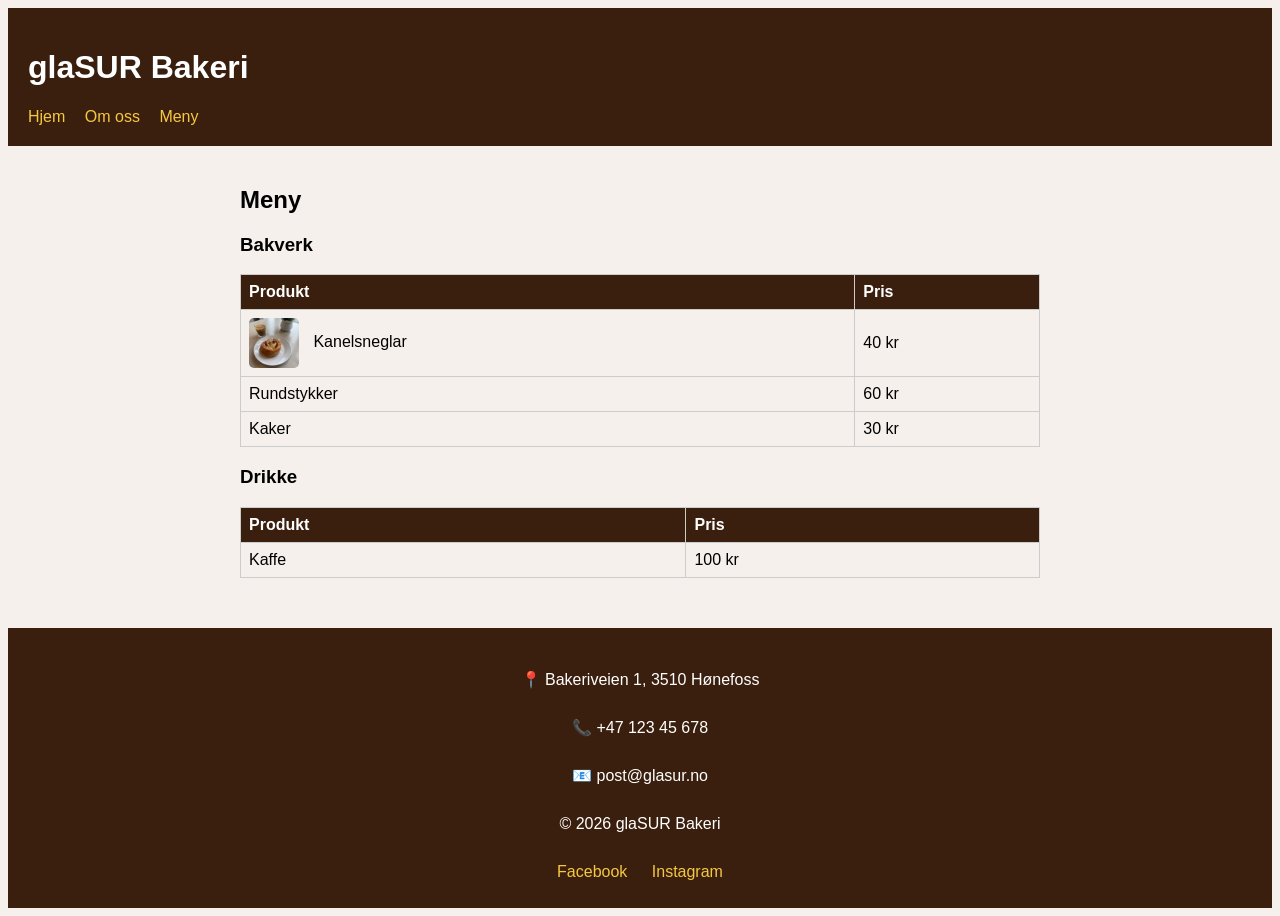
==== Meny.html @ a9d49e84 "Legg til viewport meta-tag for riktig mobilvisning, juster mobil-tekststørrelser" ====
<!DOCTYPE html>
<html>
<head>
    <link rel="stylesheet" href="CSS/style.css">
    <meta charset="UTF-8">
    <meta name="viewport" content="width=device-width, initial-scale=1.0">
    <title>Om oss</title>
</head>
<body>
  <header>
    <h1>glaSUR Bakeri</h1>
    <nav>
      <a href="index.html">Hjem</a>
      <a href="omoss.html">Om oss</a>
      <a href="Meny.html">Meny</a>
    </nav>
  </header>

  <main>
  <section>
    <h2>Meny</h2>

    <h3>Bakverk</h3>
    <table>
      <tr>
        <th>Produkt</th>
        <th>Pris</th>
      </tr>
      <tr>
  <td><img src="Bilder/kanelsnegle.jpg" class="meny-bilde"> Kanelsneglar</td>
  <td>40 kr</td>
</tr>
      <tr>
        <td>Rundstykker</td>
        <td>60 kr</td>
      </tr>
      <tr>
        <td>Kaker</td>
        <td>30 kr</td>
      </tr>
    </table>

    <h3>Drikke</h3>
    <table>
      <tr>
        <th>Produkt</th>
        <th>Pris</th>
      </tr>
      <tr>
        <td>Kaffe</td>
        <td>100 kr</td>
      </tr>
    </table>

  </section>
</main>
  <footer>
  <p>📍 Bakeriveien 1, 3510 Hønefoss</p>
  <p>📞 +47 123 45 678</p>
  <p>📧 post@glasur.no</p>
  <p>© 2026 glaSUR Bakeri</p>
  <a href="https://facebook.com/glasur" target="_blank">Facebook</a>
<a href="https://instagram.com/glasur" target="_blank">Instagram</a>
</footer>

</body>
</html>
---- CSS/style.css ----
body {
    background-color: #f5f0eb;
    font-family: Arial, Helvetica, sans-serif;
}

h1 {
    color: #8b4513
}

Header {
    background-color: #3b1f0e;
    color: white;
    padding: 20px;
}

h1 {
    color: white;
}

nav a {
    color: #f5c842;
    margin-right: 15px;
    text-decoration: none;
}

main {
    max-width: 800px;
    margin: 0 auto;
    padding: 20px;
}

table {
    width: 100%;
    border-collapse: collapse;
}

th, td {
    border: 1px solid #ccc;
    padding: 8px;
    text-align: left;
}

th {
    background-color: #3b1f0e;
    color: white;
}

footer {
    background-color: #3b1f0e;
    color: white;
    text-align: center;
    padding: 15px;
}

section {
    margin-bottom: 30px;
}

label {
    display: block;
    margin-top: 10px;
}

input, textarea {
    display: block;
    width: 100%;
    padding: 8px;
    margin-top: 5px;
}

button {
    margin-top: 15px;
    padding: 10px 20px;
    background-color: #3b1f0e;
    color: white;
    border: none;
    cursor: pointer;
}

a {
    color: #f5c842;
    text-decoration: none;
}

.tilbud-kort {
  background-color: white;
  border: 2px solid #3b1f0e;
  border-radius: 8px;
  padding: 20px;
  max-width: 400px;
}

.pris {
  color: #8B4513;
  font-weight: bold;
}

.hero {
  text-align: center;
  padding: 40px 20px;
}

.hero img {
  width: 150px;
}

.knapp {
  display: inline-block;
  margin-top: 15px;
  padding: 12px 25px;
  background-color: #3b1f0e;
  color: white;
  text-decoration: none;
  border-radius: 5px;
}

.knapp:hover {
  background-color: #8B4513;
}

.apningstider {
  width: auto;
  min-width: 250px;
}

.apningstider td {
  padding: 6px 20px 6px 0;
}

header {
  position: sticky;
  top: 0;
  z-index: 100;
}

footer {
  background-color: #3b1f0e;
  color: white;
  text-align: center;
  padding: 20px;
  line-height: 2;
}

footer a {
  color: #f5c842;
  text-decoration: none;
  margin: 0 10px;
}

.forsidebilde img {
  width: 100%;
  max-height: 400px;
  object-fit: cover;
}

.omoss-bilde {
  width: 100%;
  max-height: 350px;
  object-fit: cover;
  border-radius: 8px;
  margin: 20px 0;
}

.meny-bilde {
  width: 50px;
  height: 50px;
  object-fit: cover;
  border-radius: 5px;
  vertical-align: middle;
  margin-right: 10px;
}

@media (max-width: 600px) {
  /* Større tekst på mobil */
  body {
    font-size: 18px;
  }

  h1 {
    font-size: 24px;
  }

  h2 {
    font-size: 22px;
  }

  h3 {
    font-size: 20px;
  }

  .knapp {
    padding: 15px 30px;
    font-size: 18px;
  }

  input, textarea {
    font-size: 16px;
    padding: 12px;
  }

  button {
    font-size: 18px;
    padding: 15px 25px;
  }
}
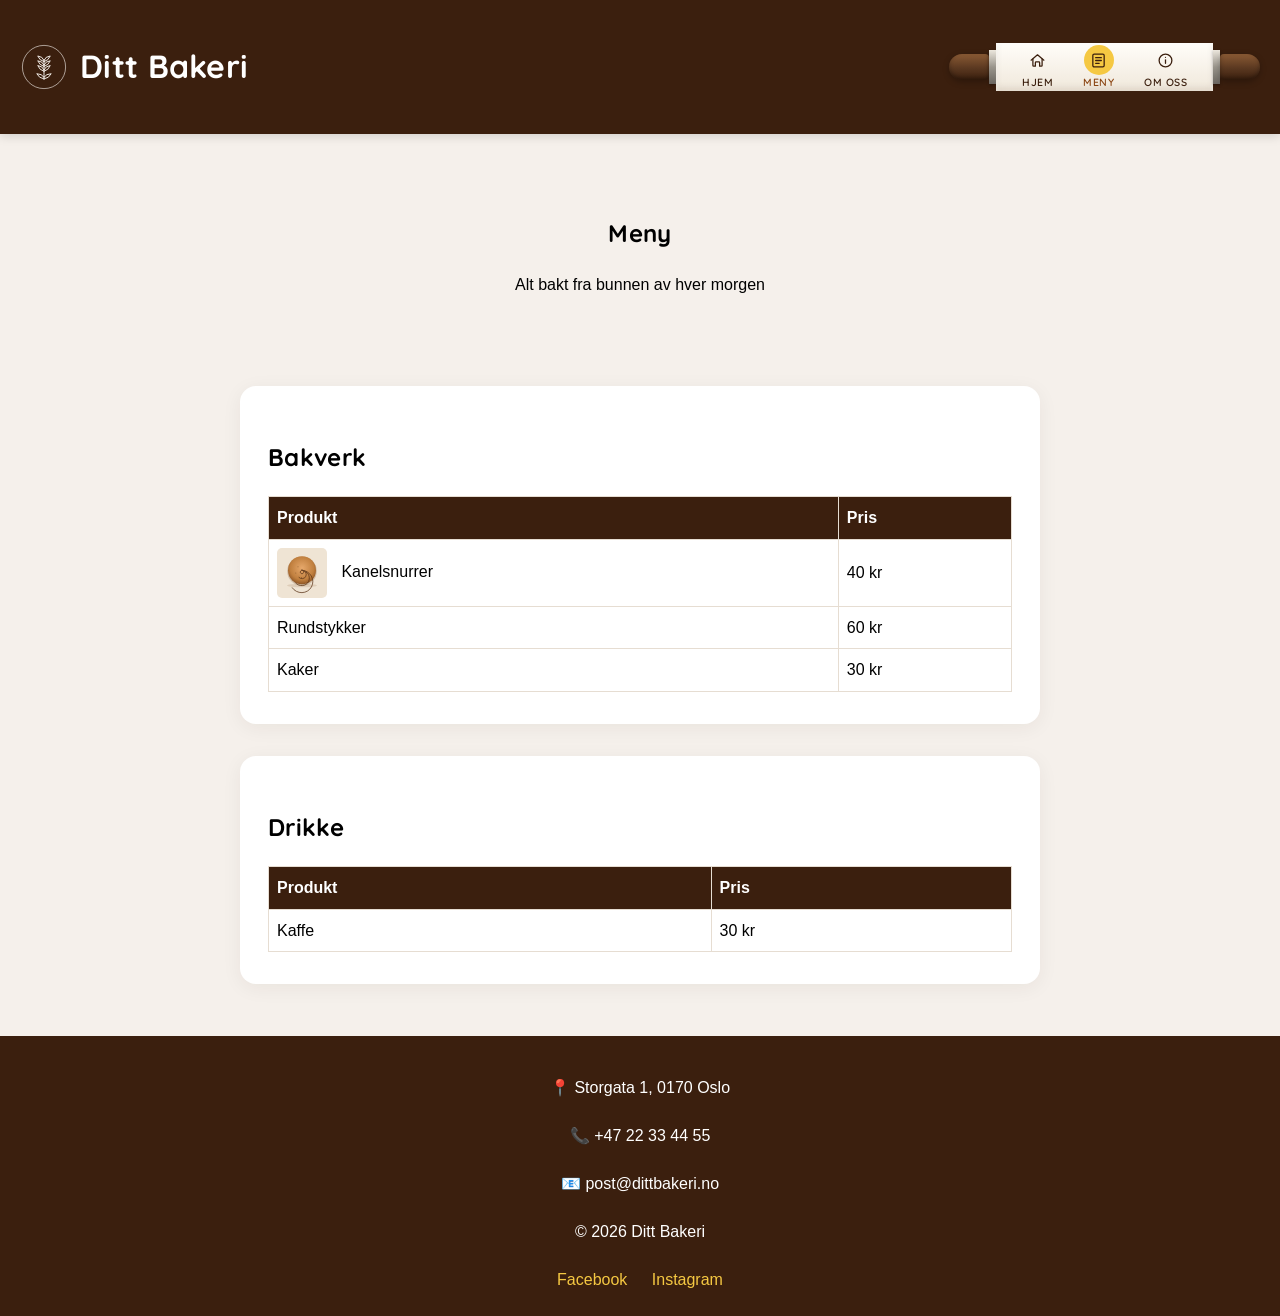
==== commit 4d2a9186: "Gjør bakeri-demoen utsendingsklar med navn-personalisering - Bytt PLASSHOLDERBILDE-SVG-ene med bevis" ====
--- a/Meny.html
+++ b/Meny.html
@@ -1,67 +1,117 @@
-<!DOCTYPE html>
-<html>
-<head>
-    <link rel="stylesheet" href="CSS/style.css">
-    <meta charset="UTF-8">
-    <meta name="viewport" content="width=device-width, initial-scale=1.0">
-    <title>Om oss</title>
-</head>
-<body>
-  <header>
-    <h1>glaSUR Bakeri</h1>
-    <nav>
-      <a href="index.html">Hjem</a>
-      <a href="omoss.html">Om oss</a>
-      <a href="Meny.html">Meny</a>
-    </nav>
-  </header>
-
-  <main>
-  <section>
-    <h2>Meny</h2>
-
-    <h3>Bakverk</h3>
-    <table>
-      <tr>
-        <th>Produkt</th>
-        <th>Pris</th>
-      </tr>
-      <tr>
-  <td><img src="Bilder/kanelsnegle.jpg" class="meny-bilde"> Kanelsneglar</td>
-  <td>40 kr</td>
-</tr>
-      <tr>
-        <td>Rundstykker</td>
-        <td>60 kr</td>
-      </tr>
-      <tr>
-        <td>Kaker</td>
-        <td>30 kr</td>
-      </tr>
-    </table>
-
-    <h3>Drikke</h3>
-    <table>
-      <tr>
-        <th>Produkt</th>
-        <th>Pris</th>
-      </tr>
-      <tr>
-        <td>Kaffe</td>
-        <td>100 kr</td>
-      </tr>
-    </table>
-
-  </section>
-</main>
-  <footer>
-  <p>📍 Bakeriveien 1, 3510 Hønefoss</p>
-  <p>📞 +47 123 45 678</p>
-  <p>📧 post@glasur.no</p>
-  <p>© 2026 glaSUR Bakeri</p>
-  <a href="https://facebook.com/glasur" target="_blank">Facebook</a>
-<a href="https://instagram.com/glasur" target="_blank">Instagram</a>
-</footer>
-
-</body>
+<!DOCTYPE html>
+<html lang="no">
+<head>
+    <meta charset="UTF-8">
+    <meta name="viewport" content="width=device-width, initial-scale=1.0">
+    <meta name="description" content="Se menyen til Ditt Bakeri — kanelsnurrer, rundstykker, kaker og kaffe med priser.">
+    <title>Meny – Ditt Bakeri | Bakverk og kaffe</title>
+    <link rel="canonical" href="https://oskaraaserud-dev.github.io/generisk_bakeri/Meny.html">
+    <link rel="icon" href="Bilder/logo.svg" type="image/svg+xml">
+    <link rel="preconnect" href="https://fonts.googleapis.com">
+    <link rel="preconnect" href="https://fonts.gstatic.com" crossorigin>
+    <link href="https://fonts.googleapis.com/css2?family=Quicksand:wght@500;600;700&display=swap" rel="stylesheet">
+    <link rel="stylesheet" href="CSS/style.css">
+    <meta property="og:type" content="website">
+    <meta property="og:site_name" content="Ditt Bakeri">
+    <meta property="og:locale" content="nb_NO">
+    <meta property="og:title" content="Meny – Ditt Bakeri">
+    <meta property="og:description" content="Se menyen til Ditt Bakeri — kanelsnurrer, rundstykker, kaker og kaffe med priser.">
+    <meta property="og:url" content="https://oskaraaserud-dev.github.io/generisk_bakeri/Meny.html">
+    <meta property="og:image" content="https://oskaraaserud-dev.github.io/generisk_bakeri/Bilder/produkt.svg">
+    <meta name="twitter:card" content="summary_large_image">
+</head>
+<body>
+  <header>
+    <div class="brand">
+      <img src="Bilder/logo.svg" alt="" class="header-logo">
+      <h1 class="bakerinavn">Ditt Bakeri</h1>
+    </div>
+
+    <nav class="kjevle-nav" aria-label="Hovednavigasjon">
+      <span class="kjevle-handle" aria-hidden="true"></span>
+      <span class="kjevle-ring" aria-hidden="true"></span>
+      <ul class="kjevle-list">
+        <li>
+          <a href="index.html" class="kjevle-link">
+            <span class="kjevle-icon-wrap">
+              <svg viewBox="0 0 24 24" fill="none" stroke="currentColor" stroke-width="1.8" stroke-linecap="round" stroke-linejoin="round" aria-hidden="true"><path d="M3 11.5 12 4l9 7.5"/><path d="M5.5 10v9a1 1 0 0 0 1 1H9v-5a1 1 0 0 1 1-1h4a1 1 0 0 1 1 1v5h2.5a1 1 0 0 0 1-1v-9"/></svg>
+            </span>
+            <span class="kjevle-label">Hjem</span>
+          </a>
+        </li>
+        <li>
+          <a href="Meny.html" class="kjevle-link" aria-current="page">
+            <span class="kjevle-icon-wrap">
+              <svg viewBox="0 0 24 24" fill="none" stroke="currentColor" stroke-width="1.8" stroke-linecap="round" stroke-linejoin="round" aria-hidden="true"><rect x="4" y="3" width="16" height="18" rx="2"/><path d="M8 8h8M8 12h8M8 16h5"/></svg>
+            </span>
+            <span class="kjevle-label">Meny</span>
+          </a>
+        </li>
+        <li>
+          <a href="OmOss.html" class="kjevle-link">
+            <span class="kjevle-icon-wrap">
+              <svg viewBox="0 0 24 24" fill="none" stroke="currentColor" stroke-width="1.8" stroke-linecap="round" stroke-linejoin="round" aria-hidden="true"><circle cx="12" cy="12" r="9"/><line x1="12" y1="11" x2="12" y2="16"/><circle cx="12" cy="7.5" r="0.9" fill="currentColor" stroke="none"/></svg>
+            </span>
+            <span class="kjevle-label">Om oss</span>
+          </a>
+        </li>
+      </ul>
+      <span class="kjevle-ring" aria-hidden="true"></span>
+      <span class="kjevle-handle" aria-hidden="true"></span>
+    </nav>
+  </header>
+
+  <main>
+  <section class="hero reveal">
+    <h2>Meny</h2>
+    <p>Alt bakt fra bunnen av hver morgen</p>
+  </section>
+
+  <section class="reveal">
+    <h2>Bakverk</h2>
+    <table>
+      <tr>
+        <th scope="col">Produkt</th>
+        <th scope="col">Pris</th>
+      </tr>
+      <tr>
+  <td><img src="Bilder/produkt.svg" class="meny-bilde" alt="Nybakte kanelsnurrer" loading="lazy"> Kanelsnurrer</td>
+  <td>40 kr</td>
+</tr>
+      <tr>
+        <td>Rundstykker</td>
+        <td>60 kr</td>
+      </tr>
+      <tr>
+        <td>Kaker</td>
+        <td>30 kr</td>
+      </tr>
+    </table>
+  </section>
+
+  <section class="reveal">
+    <h2>Drikke</h2>
+    <table>
+      <tr>
+        <th scope="col">Produkt</th>
+        <th scope="col">Pris</th>
+      </tr>
+      <tr>
+        <td>Kaffe</td>
+        <td>30 kr</td>
+      </tr>
+    </table>
+  </section>
+</main>
+  <footer>
+  <p><span aria-hidden="true">📍</span> <span class="sr-only">Adresse:</span> Storgata 1, 0170 Oslo</p>
+  <p><span aria-hidden="true">📞</span> <span class="sr-only">Telefon:</span> +47 22 33 44 55</p>
+  <p><span aria-hidden="true">📧</span> <span class="sr-only">E-post:</span> post@dittbakeri.no</p>
+  <p>© 2026 <span class="bakerinavn">Ditt Bakeri</span></p>
+  <a href="https://www.facebook.com/dittbakeri" target="_blank" rel="noopener noreferrer">Facebook</a>
+<a href="https://www.instagram.com/dittbakeri/" target="_blank" rel="noopener noreferrer">Instagram</a>
+</footer>
+  <script src="JS/main.js"></script>
+
+</body>
 </html>
--- a/CSS/style.css
+++ b/CSS/style.css
@@ -1,26 +1,163 @@
+html {
+    scroll-behavior: smooth;
+}
+
 body {
+    margin: 0;
     background-color: #f5f0eb;
-    font-family: Arial, Helvetica, sans-serif;
+    font-family: 'Segoe UI', Roboto, Helvetica, Arial, sans-serif;
+    line-height: 1.6;
+}
+
+h1, h2, h3 {
+    font-family: 'Quicksand', 'Segoe UI', sans-serif;
+    letter-spacing: 0.3px;
 }
 
 h1 {
-    color: #8b4513
-}
-
-Header {
+    color: white;
+}
+
+header {
     background-color: #3b1f0e;
     color: white;
     padding: 20px;
-}
-
-h1 {
-    color: white;
-}
-
-nav a {
-    color: #f5c842;
-    margin-right: 15px;
+    box-shadow: 0 2px 10px rgba(0, 0, 0, 0.15);
+    position: sticky;
+    top: 0;
+    z-index: 100;
+    display: flex;
+    flex-wrap: wrap;
+    align-items: center;
+    gap: 14px 20px;
+    transition: background-color 0.35s ease, box-shadow 0.35s ease, padding 0.35s ease;
+}
+
+/* Gjennomsiktig header som ligger over helskjerm-heroen */
+header.over-hero {
+    position: fixed;
+    left: 0;
+    right: 0;
+    background-color: transparent;
+    box-shadow: none;
+    padding-top: 26px;
+    padding-bottom: 26px;
+}
+
+header.over-hero.is-solid {
+    background-color: #3b1f0e;
+    box-shadow: 0 2px 10px rgba(0, 0, 0, 0.15);
+    padding-top: 14px;
+    padding-bottom: 14px;
+}
+
+.brand {
+    display: flex;
+    align-items: center;
+    gap: 12px;
+}
+
+.header-logo {
+    width: 48px;
+    height: 48px;
+    border-radius: 50%;
+    object-fit: cover;
+}
+
+.kjevle-nav {
+    display: flex;
+    align-items: center;
+    margin-left: auto;
+}
+
+.kjevle-handle {
+    width: 40px;
+    height: 26px;
+    background: linear-gradient(180deg, #8a5a34, #5a3820 55%, #3b1f0e);
+    box-shadow: inset 0 -2px 4px rgba(0, 0, 0, 0.3), 0 2px 6px rgba(0, 0, 0, 0.25);
+    flex-shrink: 0;
+}
+
+.kjevle-handle:first-child {
+    border-radius: 13px 4px 4px 13px;
+}
+
+.kjevle-handle:last-child {
+    border-radius: 4px 13px 13px 4px;
+}
+
+.kjevle-ring {
+    width: 7px;
+    height: 34px;
+    background: linear-gradient(180deg, #ece7dd, #9a958c 50%, #6b6660);
+    box-shadow: 0 1px 3px rgba(0, 0, 0, 0.3);
+    flex-shrink: 0;
+}
+
+.kjevle-list {
+    list-style: none;
+    margin: 0;
+    padding: 0 26px;
+    height: 48px;
+    background: linear-gradient(180deg, #fffdf9, #f0e8db);
+    box-shadow: inset 0 2px 4px rgba(255, 255, 255, 0.6), inset 0 -3px 6px rgba(59, 31, 14, 0.1);
+    display: flex;
+    flex-direction: row;
+    align-items: center;
+    justify-content: center;
+    gap: 30px;
+    flex-shrink: 0;
+}
+
+.kjevle-link {
+    display: flex;
+    flex-direction: column;
+    align-items: center;
+    gap: 2px;
+    color: #3b1f0e;
     text-decoration: none;
+    font-family: 'Quicksand', 'Segoe UI', sans-serif;
+    font-size: 10.5px;
+    line-height: 1.1;
+    font-weight: 600;
+    letter-spacing: 0.5px;
+    text-transform: uppercase;
+}
+
+.kjevle-icon-wrap {
+    display: flex;
+    align-items: center;
+    justify-content: center;
+    width: 30px;
+    height: 30px;
+    border-radius: 50%;
+    background: transparent;
+    transition: background-color 0.2s ease, transform 0.2s ease;
+}
+
+.kjevle-icon-wrap svg {
+    width: 17px;
+    height: 17px;
+}
+
+.kjevle-link:hover .kjevle-icon-wrap,
+.kjevle-link:focus-visible .kjevle-icon-wrap {
+    background: #f5f0eb;
+    transform: translateY(-2px);
+}
+
+.kjevle-link:focus-visible {
+    outline: 2px solid #8B4513;
+    outline-offset: 2px;
+    border-radius: 4px;
+}
+
+.kjevle-link[aria-current="page"] .kjevle-icon-wrap {
+    background: #f5c842;
+}
+
+.kjevle-link[aria-current="page"] .kjevle-label {
+    color: #8B4513;
 }
 
 main {
@@ -35,7 +172,7 @@
 }
 
 th, td {
-    border: 1px solid #ccc;
+    border: 1px solid #e6ddd2;
     padding: 8px;
     text-align: left;
 }
@@ -43,17 +180,37 @@
 th {
     background-color: #3b1f0e;
     color: white;
+}
+
+tbody tr:hover td {
+    background-color: #f5f0eb;
 }
 
 footer {
     background-color: #3b1f0e;
     color: white;
     text-align: center;
-    padding: 15px;
+    padding: 20px;
+    line-height: 2;
 }
 
 section {
-    margin-bottom: 30px;
+    margin-bottom: 32px;
+    background-color: #ffffff;
+    border-radius: 16px;
+    padding: 32px 28px;
+    box-shadow: 0 4px 20px rgba(59, 31, 14, 0.06);
+}
+
+section.hero {
+    background-color: transparent;
+    box-shadow: none;
+    border-radius: 0;
+    padding: 0;
+}
+
+section.hero {
+    padding: 40px 20px;
 }
 
 label {
@@ -64,8 +221,31 @@
 input, textarea {
     display: block;
     width: 100%;
+    box-sizing: border-box;
     padding: 8px;
     margin-top: 5px;
+    border: 1px solid #d8cfc3;
+    border-radius: 6px;
+    font-family: inherit;
+    transition: border-color 0.2s ease, box-shadow 0.2s ease;
+}
+
+.sr-only {
+    position: absolute;
+    width: 1px;
+    height: 1px;
+    padding: 0;
+    margin: -1px;
+    overflow: hidden;
+    clip: rect(0, 0, 0, 0);
+    white-space: nowrap;
+    border: 0;
+}
+
+input:focus, textarea:focus {
+    outline: none;
+    border-color: #8B4513;
+    box-shadow: 0 0 0 3px rgba(139, 69, 19, 0.15);
 }
 
 button {
@@ -74,16 +254,30 @@
     background-color: #3b1f0e;
     color: white;
     border: none;
+    border-radius: 5px;
     cursor: pointer;
+    transition: background-color 0.2s ease, transform 0.2s ease, box-shadow 0.2s ease;
+}
+
+button:hover {
+    background-color: #8B4513;
+    transform: translateY(-2px);
+    box-shadow: 0 4px 12px rgba(0, 0, 0, 0.2);
 }
 
 a {
     color: #f5c842;
     text-decoration: none;
+    transition: color 0.2s ease, opacity 0.2s ease;
+}
+
+a:focus-visible {
+    outline: 2px solid #8B4513;
+    outline-offset: 2px;
 }
 
 .tilbud-kort {
-  background-color: white;
+  background-color: #f5f0eb;
   border: 2px solid #3b1f0e;
   border-radius: 8px;
   padding: 20px;
@@ -97,11 +291,131 @@
 
 .hero {
   text-align: center;
-  padding: 40px 20px;
 }
 
 .hero img {
   width: 150px;
+  filter: drop-shadow(0 4px 10px rgba(0, 0, 0, 0.15));
+}
+
+/* ---- Helskjerm-hero ---- */
+.hero-full {
+  position: relative;
+  min-height: 100vh;
+  min-height: 100svh;
+  margin: 0;
+  padding: 0;
+  display: flex;
+  align-items: center;
+  justify-content: center;
+  text-align: center;
+  overflow: hidden;
+  background: #3b1f0e;
+}
+
+.hero-full__bg {
+  position: absolute;
+  inset: 0;
+  background-image: url('../Bilder/hero.svg');
+  background-size: cover;
+  background-position: center;
+  transform: scale(1.12);
+  animation: heroZoom 14s ease-out forwards;
+}
+
+@keyframes heroZoom {
+  to { transform: scale(1); }
+}
+
+.hero-full::after {
+  content: "";
+  position: absolute;
+  inset: 0;
+  background: linear-gradient(180deg, rgba(59, 31, 14, 0.55), rgba(59, 31, 14, 0.35) 45%, rgba(59, 31, 14, 0.8));
+}
+
+.hero-full__content {
+  position: relative;
+  z-index: 2;
+  color: #fff;
+  padding: 120px 24px 60px;
+  max-width: 720px;
+}
+
+.hero-full__logo {
+  width: 130px;
+  filter: drop-shadow(0 6px 16px rgba(0, 0, 0, 0.4));
+}
+
+.hero-full__content h2 {
+  font-size: clamp(2rem, 6vw, 3.4rem);
+  margin: 18px 0 10px;
+  color: #fff;
+  text-shadow: 0 2px 20px rgba(0, 0, 0, 0.4);
+}
+
+.hero-full__content p {
+  font-size: clamp(1rem, 2.4vw, 1.3rem);
+  margin: 0 auto 28px;
+  max-width: 520px;
+  color: #f3e8dc;
+}
+
+.hero-full .knapp {
+  background-color: #f5c842;
+  color: #3b1f0e;
+  font-weight: 700;
+  font-family: 'Quicksand', 'Segoe UI', sans-serif;
+  padding: 14px 32px;
+  font-size: 1.05rem;
+}
+
+.hero-full .knapp:hover {
+  background-color: #ffd966;
+  color: #3b1f0e;
+}
+
+/* Scroll-hint pil nederst i heroen */
+.scroll-hint {
+  position: absolute;
+  left: 50%;
+  bottom: 26px;
+  transform: translateX(-50%);
+  z-index: 2;
+  color: rgba(255, 255, 255, 0.85);
+  animation: bounce 1.8s ease-in-out infinite;
+}
+
+.scroll-hint svg {
+  width: 30px;
+  height: 30px;
+}
+
+@keyframes bounce {
+  0%, 100% { transform: translate(-50%, 0); }
+  50% { transform: translate(-50%, 10px); }
+}
+
+/* ---- Scroll-reveal animasjoner ---- */
+.reveal {
+  opacity: 0;
+  transform: translateY(40px);
+  transition: opacity 0.7s ease, transform 0.7s ease;
+}
+
+.reveal.is-visible {
+  opacity: 1;
+  transform: translateY(0);
+}
+
+.reveal-delay-1 { transition-delay: 0.12s; }
+.reveal-delay-2 { transition-delay: 0.24s; }
+.reveal-delay-3 { transition-delay: 0.36s; }
+
+@media (prefers-reduced-motion: reduce) {
+  .reveal { opacity: 1; transform: none; transition: none; }
+  .hero-full__bg { animation: none; transform: scale(1); }
+  .scroll-hint { animation: none; }
 }
 
 .knapp {
@@ -112,10 +426,14 @@
   color: white;
   text-decoration: none;
   border-radius: 5px;
+  transition: background-color 0.2s ease, transform 0.2s ease, box-shadow 0.2s ease;
 }
 
 .knapp:hover {
   background-color: #8B4513;
+  color: white;
+  transform: translateY(-2px);
+  box-shadow: 0 4px 12px rgba(0, 0, 0, 0.2);
 }
 
 .apningstider {
@@ -123,22 +441,14 @@
   min-width: 250px;
 }
 
-.apningstider td {
+.apningstider td,
+.apningstider th {
   padding: 6px 20px 6px 0;
-}
-
-header {
-  position: sticky;
-  top: 0;
-  z-index: 100;
-}
-
-footer {
-  background-color: #3b1f0e;
-  color: white;
-  text-align: center;
-  padding: 20px;
-  line-height: 2;
+  border: none;
+  background-color: transparent;
+  color: inherit;
+  font-weight: normal;
+  text-align: left;
 }
 
 footer a {
@@ -147,10 +457,17 @@
   margin: 0 10px;
 }
 
-.forsidebilde img {
-  width: 100%;
-  max-height: 400px;
-  object-fit: cover;
+footer a:hover {
+  opacity: 0.75;
+}
+
+main a {
+  color: #8B4513;
+  font-weight: 600;
+}
+
+main a:hover {
+  color: #3b1f0e;
 }
 
 .omoss-bilde {
@@ -158,6 +475,7 @@
   max-height: 350px;
   object-fit: cover;
   border-radius: 8px;
+  box-shadow: 0 4px 14px rgba(0, 0, 0, 0.12);
   margin: 20px 0;
 }
 
@@ -171,9 +489,69 @@
 }
 
 @media (max-width: 600px) {
-  /* Større tekst på mobil */
   body {
     font-size: 18px;
+  }
+
+  section {
+    padding: 22px 18px;
+  }
+
+  /* Header: sentrer logo og kjevle når de brytes til hver sin linje */
+  header {
+    justify-content: center;
+    text-align: center;
+    padding: 16px;
+  }
+
+  .brand {
+    justify-content: center;
+    width: 100%;
+  }
+
+  .kjevle-nav {
+    margin-left: 0;
+  }
+
+  /* Litt mindre logo/tittel så headeren ikke blir for høy på mobil */
+  .header-logo {
+    width: 40px;
+    height: 40px;
+  }
+
+  /* Helskjerm-hero: gi innholdet plass under den todelte headeren */
+  .hero-full__content {
+    padding-top: 100px;
+  }
+
+  .kjevle-list {
+    height: 42px;
+    padding: 0 14px;
+    gap: 16px;
+  }
+
+  .kjevle-handle {
+    width: 26px;
+    height: 20px;
+  }
+
+  .kjevle-ring {
+    width: 5px;
+    height: 26px;
+  }
+
+  .kjevle-icon-wrap {
+    width: 26px;
+    height: 26px;
+  }
+
+  .kjevle-icon-wrap svg {
+    width: 14px;
+    height: 14px;
+  }
+
+  .kjevle-link {
+    font-size: 8.5px;
   }
 
   h1 {
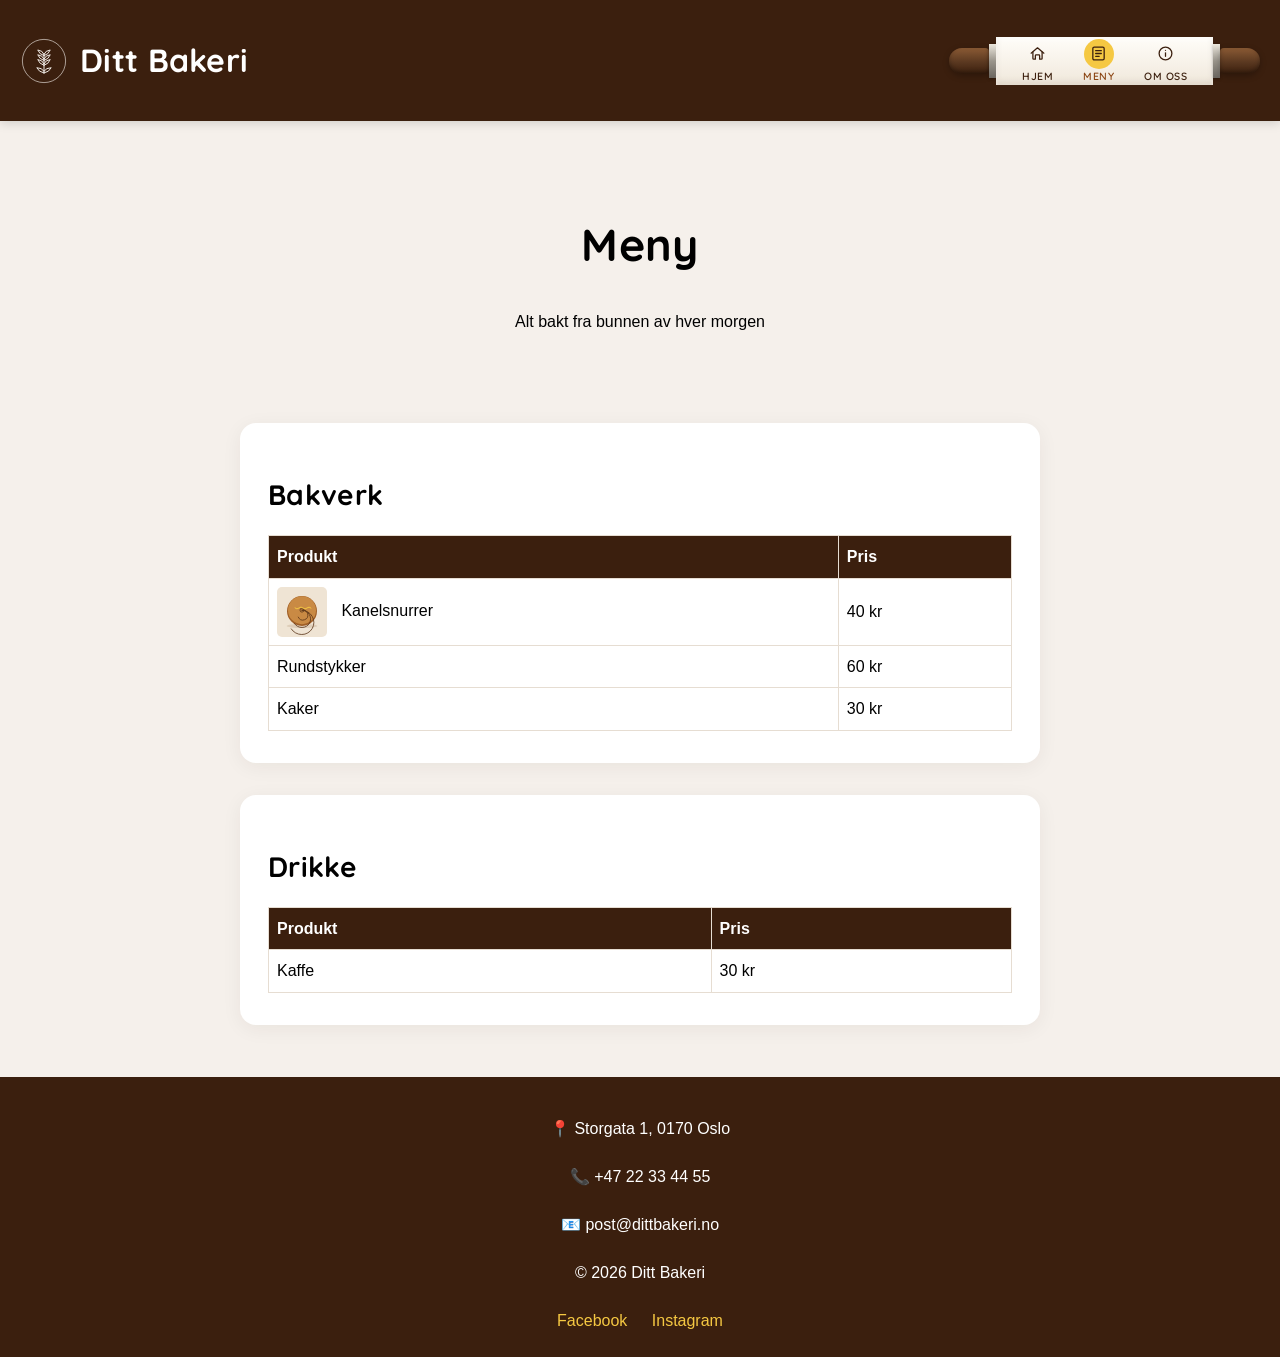
==== commit 675c86d6: "Batch B: designforbedringer fra agent-gjennomgangen - Formaliser fargepaletten: #8B4513 som navngitt" ====
--- a/Meny.html
+++ b/Meny.html
@@ -1,10 +1,10 @@
 <!DOCTYPE html>
-<html lang="no">
+<html lang="nb">
 <head>
     <meta charset="UTF-8">
     <meta name="viewport" content="width=device-width, initial-scale=1.0">
-    <meta name="description" content="Se menyen til Ditt Bakeri — kanelsnurrer, rundstykker, kaker og kaffe med priser.">
-    <title>Meny – Ditt Bakeri | Bakverk og kaffe</title>
+    <meta name="description" content="Se menyen til Ditt Bakeri: kanelsnurrer, rundstykker, kaker og kaffe med priser.">
+    <title>Meny | Ditt Bakeri</title>
     <link rel="canonical" href="https://oskaraaserud-dev.github.io/generisk_bakeri/Meny.html">
     <link rel="icon" href="Bilder/logo.svg" type="image/svg+xml">
     <link rel="preconnect" href="https://fonts.googleapis.com">
@@ -14,18 +14,24 @@
     <meta property="og:type" content="website">
     <meta property="og:site_name" content="Ditt Bakeri">
     <meta property="og:locale" content="nb_NO">
-    <meta property="og:title" content="Meny – Ditt Bakeri">
-    <meta property="og:description" content="Se menyen til Ditt Bakeri — kanelsnurrer, rundstykker, kaker og kaffe med priser.">
+    <meta property="og:title" content="Meny | Ditt Bakeri">
+    <meta property="og:description" content="Se menyen til Ditt Bakeri: kanelsnurrer, rundstykker, kaker og kaffe med priser.">
     <meta property="og:url" content="https://oskaraaserud-dev.github.io/generisk_bakeri/Meny.html">
-    <meta property="og:image" content="https://oskaraaserud-dev.github.io/generisk_bakeri/Bilder/produkt.svg">
+    <meta property="og:image" content="https://oskaraaserud-dev.github.io/generisk_bakeri/Bilder/delingsbilde.png">
+    <meta property="og:image:width" content="1200">
+    <meta property="og:image:height" content="630">
+    <meta property="og:image:alt" content="Ditt Bakeri, nybakt bakverk og kaffe hver dag">
+    <meta name="twitter:image" content="https://oskaraaserud-dev.github.io/generisk_bakeri/Bilder/delingsbilde.png">
     <meta name="twitter:card" content="summary_large_image">
+  <noscript><style>.reveal{opacity:1;transform:none}</style></noscript>
 </head>
 <body>
+  <a class="skip-link" href="#innhold">Hopp til innhold</a>
   <header>
-    <div class="brand">
-      <img src="Bilder/logo.svg" alt="" class="header-logo">
+    <a class="brand" href="index.html" aria-label="Til forsiden">
+      <img src="Bilder/logo.svg" alt="" class="header-logo" width="48" height="48">
       <h1 class="bakerinavn">Ditt Bakeri</h1>
-    </div>
+    </a>
 
     <nav class="kjevle-nav" aria-label="Hovednavigasjon">
       <span class="kjevle-handle" aria-hidden="true"></span>
@@ -61,7 +67,7 @@
     </nav>
   </header>
 
-  <main>
+  <main id="innhold">
   <section class="hero reveal">
     <h2>Meny</h2>
     <p>Alt bakt fra bunnen av hver morgen</p>
@@ -75,7 +81,7 @@
         <th scope="col">Pris</th>
       </tr>
       <tr>
-  <td><img src="Bilder/produkt.svg" class="meny-bilde" alt="Nybakte kanelsnurrer" loading="lazy"> Kanelsnurrer</td>
+  <td><img src="Bilder/produkt.svg" class="meny-bilde" alt="Nybakte kanelsnurrer" loading="lazy" width="50" height="50"> Kanelsnurrer</td>
   <td>40 kr</td>
 </tr>
       <tr>
@@ -105,8 +111,8 @@
 </main>
   <footer>
   <p><span aria-hidden="true">📍</span> <span class="sr-only">Adresse:</span> Storgata 1, 0170 Oslo</p>
-  <p><span aria-hidden="true">📞</span> <span class="sr-only">Telefon:</span> +47 22 33 44 55</p>
-  <p><span aria-hidden="true">📧</span> <span class="sr-only">E-post:</span> post@dittbakeri.no</p>
+  <p><span aria-hidden="true">📞</span> <span class="sr-only">Telefon:</span> <a class="kontakt-lenke" href="tel:+4722334455">+47 22 33 44 55</a></p>
+  <p><span aria-hidden="true">📧</span> <span class="sr-only">E-post:</span> <a class="kontakt-lenke" href="mailto:post@dittbakeri.no">post@dittbakeri.no</a></p>
   <p>© 2026 <span class="bakerinavn">Ditt Bakeri</span></p>
   <a href="https://www.facebook.com/dittbakeri" target="_blank" rel="noopener noreferrer">Facebook</a>
 <a href="https://www.instagram.com/dittbakeri/" target="_blank" rel="noopener noreferrer">Instagram</a>
--- a/CSS/style.css
+++ b/CSS/style.css
@@ -1,5 +1,13 @@
-html {
-    scroll-behavior: smooth;
+/* Fargepalett – én kilde til sannhet */
+:root {
+    --brun-mork: #3b1f0e;   /* mørk brun: header, hero-bunn, tekst */
+    --brun: #8B4513;        /* medium brun: aksent, hover, lenker */
+    --krem: #f5f0eb;        /* lys bakgrunn */
+    --gul: #f5c842;         /* gul aksent: CTA, detaljer */
+}
+
+@media (prefers-reduced-motion: no-preference) {
+    html { scroll-behavior: smooth; }
 }
 
 body {
@@ -12,10 +20,25 @@
 h1, h2, h3 {
     font-family: 'Quicksand', 'Segoe UI', sans-serif;
     letter-spacing: 0.3px;
+    line-height: 1.2;
 }
 
 h1 {
     color: white;
+    font-size: clamp(1.6rem, 3vw, 2rem);
+}
+
+h2 {
+    font-size: clamp(1.4rem, 2.6vw, 1.75rem);
+}
+
+h3 {
+    font-size: 1.2rem;
+}
+
+/* Undersidenes hero-tittel («Meny», «Om oss») – tydeligere enn vanlig h2 */
+section.hero h2 {
+    font-size: clamp(2rem, 5vw, 2.8rem);
 }
 
 header {
@@ -57,6 +80,23 @@
     gap: 12px;
 }
 
+/* Merkevaren øverst er en lenke tilbake til forsiden */
+a.brand {
+    text-decoration: none;
+    color: inherit;
+    border-radius: 8px;
+    transition: opacity 0.2s ease;
+}
+
+a.brand:hover {
+    opacity: 0.85;
+}
+
+a.brand:focus-visible {
+    outline: 2px solid #f5f0eb;
+    outline-offset: 4px;
+}
+
 .header-logo {
     width: 48px;
     height: 48px;
@@ -147,7 +187,7 @@
 }
 
 .kjevle-link:focus-visible {
-    outline: 2px solid #8B4513;
+    outline: 2px solid var(--brun);
     outline-offset: 2px;
     border-radius: 4px;
 }
@@ -157,7 +197,7 @@
 }
 
 .kjevle-link[aria-current="page"] .kjevle-label {
-    color: #8B4513;
+    color: var(--brun);
 }
 
 main {
@@ -206,10 +246,6 @@
     background-color: transparent;
     box-shadow: none;
     border-radius: 0;
-    padding: 0;
-}
-
-section.hero {
     padding: 40px 20px;
 }
 
@@ -242,9 +278,49 @@
     border: 0;
 }
 
+/* Hopp til innhold-lenke for tastaturbrukere (synlig kun ved fokus) */
+.skip-link {
+    position: absolute;
+    left: 8px;
+    top: -48px;
+    z-index: 200;
+    background: #3b1f0e;
+    color: #fff;
+    padding: 10px 16px;
+    border-radius: 8px;
+    text-decoration: none;
+    transition: top 0.2s ease;
+}
+
+.skip-link:focus {
+    top: 8px;
+    outline: 2px solid #f5c842;
+    outline-offset: 2px;
+}
+
+/* Klikkbar kontaktinfo (tel:/mailto:) uten å skille seg ut som lenke */
+.kontakt-lenke {
+    color: inherit;
+    text-decoration: none;
+}
+
+.kontakt-lenke:hover {
+    text-decoration: underline;
+}
+
+footer .kontakt-lenke {
+    margin: 0;
+}
+
+/* Fokusring på knapper, i tråd med resten av UI-et */
+button:focus-visible {
+    outline: 2px solid #f5c842;
+    outline-offset: 2px;
+}
+
 input:focus, textarea:focus {
     outline: none;
-    border-color: #8B4513;
+    border-color: var(--brun);
     box-shadow: 0 0 0 3px rgba(139, 69, 19, 0.15);
 }
 
@@ -260,7 +336,7 @@
 }
 
 button:hover {
-    background-color: #8B4513;
+    background-color: var(--brun);
     transform: translateY(-2px);
     box-shadow: 0 4px 12px rgba(0, 0, 0, 0.2);
 }
@@ -272,7 +348,7 @@
 }
 
 a:focus-visible {
-    outline: 2px solid #8B4513;
+    outline: 2px solid var(--brun);
     outline-offset: 2px;
 }
 
@@ -285,17 +361,12 @@
 }
 
 .pris {
-  color: #8B4513;
+  color: var(--brun);
   font-weight: bold;
 }
 
 .hero {
   text-align: center;
-}
-
-.hero img {
-  width: 150px;
-  filter: drop-shadow(0 4px 10px rgba(0, 0, 0, 0.15));
 }
 
 /* ---- Helskjerm-hero ---- */
@@ -430,7 +501,7 @@
 }
 
 .knapp:hover {
-  background-color: #8B4513;
+  background-color: var(--brun);
   color: white;
   transform: translateY(-2px);
   box-shadow: 0 4px 12px rgba(0, 0, 0, 0.2);
@@ -462,7 +533,7 @@
 }
 
 main a {
-  color: #8B4513;
+  color: var(--brun);
   font-weight: 600;
 }
 
@@ -554,18 +625,6 @@
     font-size: 8.5px;
   }
 
-  h1 {
-    font-size: 24px;
-  }
-
-  h2 {
-    font-size: 22px;
-  }
-
-  h3 {
-    font-size: 20px;
-  }
-
   .knapp {
     padding: 15px 30px;
     font-size: 18px;
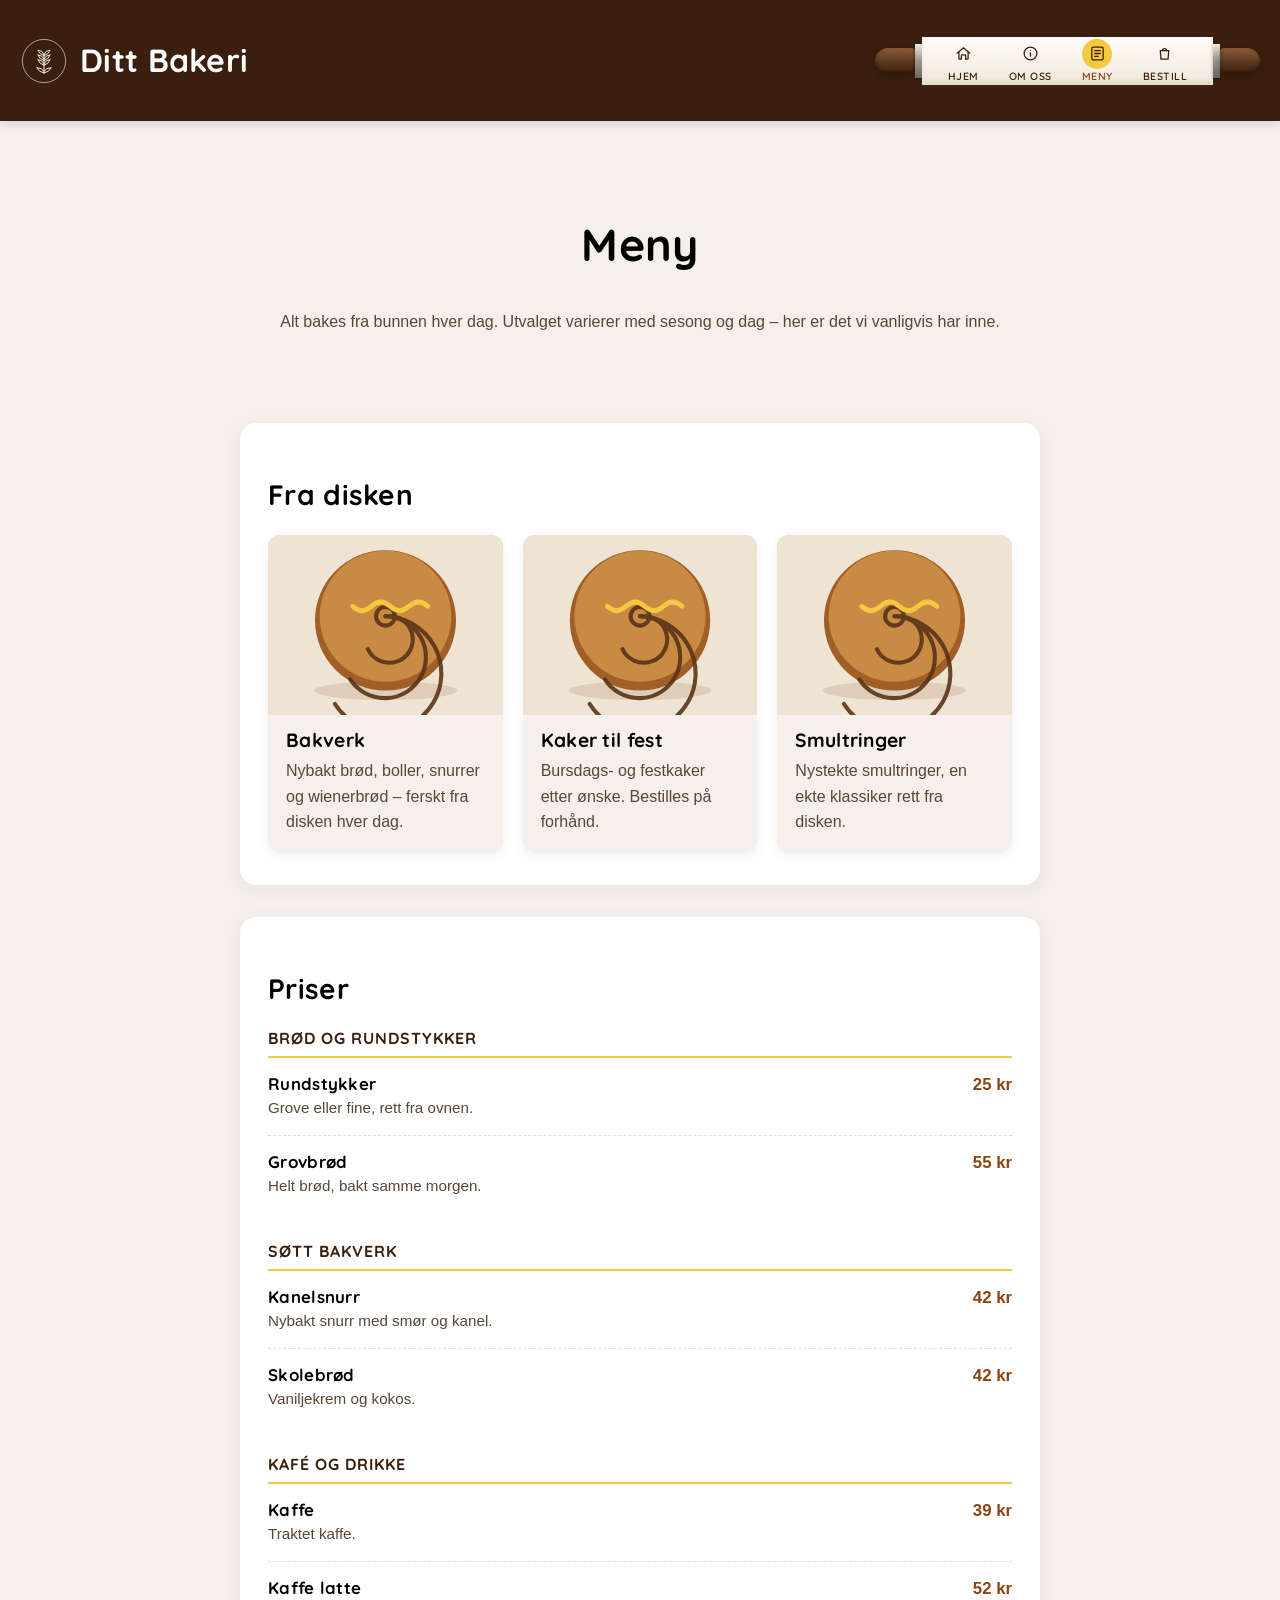
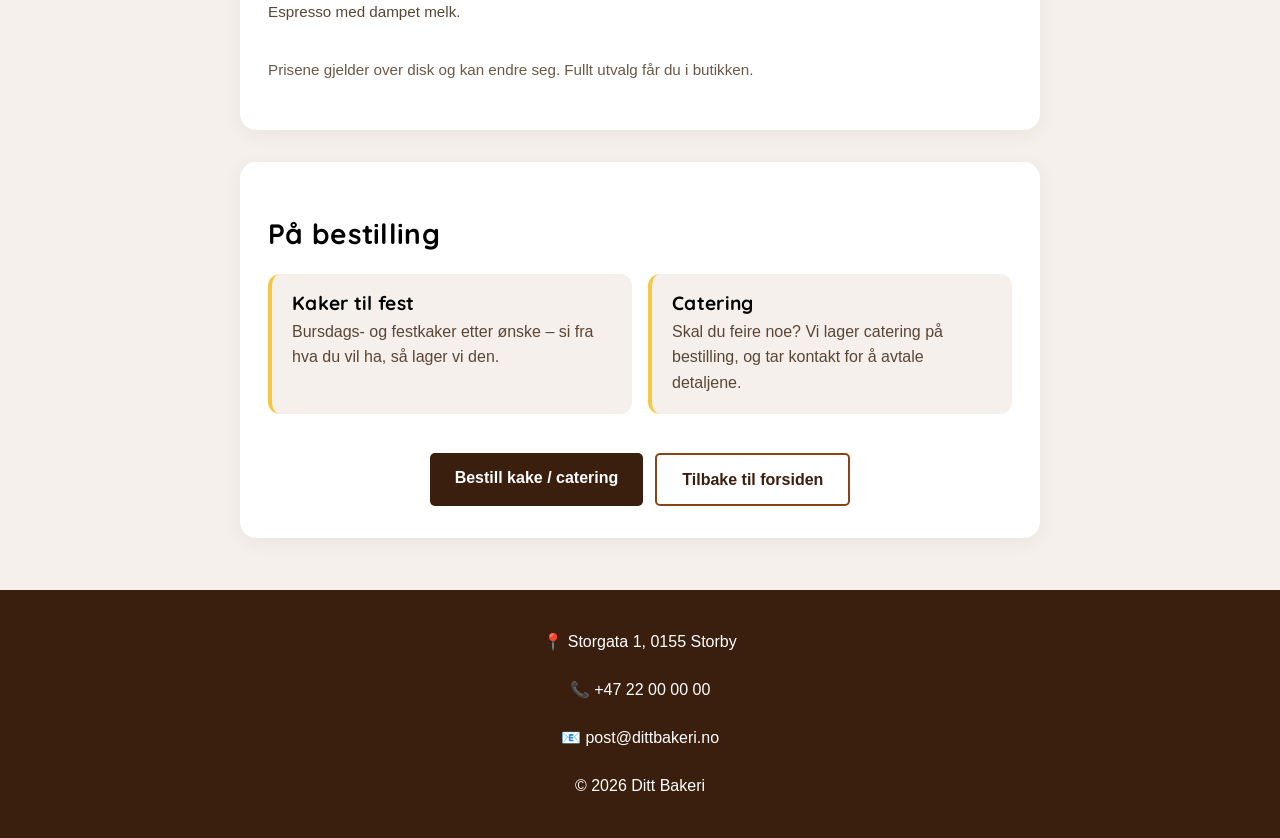
==== commit 17ed2f6d: "Gjor malen config-drevet: all kundedata i config.js Bygger videre pa siste generiske commit (675c86d" ====
--- a/Meny.html
+++ b/Meny.html
@@ -1,36 +1,53 @@
 <!DOCTYPE html>
 <html lang="nb">
 <head>
-    <meta charset="UTF-8">
-    <meta name="viewport" content="width=device-width, initial-scale=1.0">
-    <meta name="description" content="Se menyen til Ditt Bakeri: kanelsnurrer, rundstykker, kaker og kaffe med priser.">
-    <title>Meny | Ditt Bakeri</title>
-    <link rel="canonical" href="https://oskaraaserud-dev.github.io/generisk_bakeri/Meny.html">
-    <link rel="icon" href="Bilder/logo.svg" type="image/svg+xml">
-    <link rel="preconnect" href="https://fonts.googleapis.com">
-    <link rel="preconnect" href="https://fonts.gstatic.com" crossorigin>
-    <link href="https://fonts.googleapis.com/css2?family=Quicksand:wght@500;600;700&display=swap" rel="stylesheet">
-    <link rel="stylesheet" href="CSS/style.css">
-    <meta property="og:type" content="website">
-    <meta property="og:site_name" content="Ditt Bakeri">
-    <meta property="og:locale" content="nb_NO">
-    <meta property="og:title" content="Meny | Ditt Bakeri">
-    <meta property="og:description" content="Se menyen til Ditt Bakeri: kanelsnurrer, rundstykker, kaker og kaffe med priser.">
-    <meta property="og:url" content="https://oskaraaserud-dev.github.io/generisk_bakeri/Meny.html">
-    <meta property="og:image" content="https://oskaraaserud-dev.github.io/generisk_bakeri/Bilder/delingsbilde.png">
-    <meta property="og:image:width" content="1200">
-    <meta property="og:image:height" content="630">
-    <meta property="og:image:alt" content="Ditt Bakeri, nybakt bakverk og kaffe hver dag">
-    <meta name="twitter:image" content="https://oskaraaserud-dev.github.io/generisk_bakeri/Bilder/delingsbilde.png">
-    <meta name="twitter:card" content="summary_large_image">
+  <meta charset="UTF-8">
+  <meta name="viewport" content="width=device-width, initial-scale=1.0">
+
+  <!-- ════════════════════════════════════════════════════════════════════════
+       GENERERT BLOKK – lages av verktoy/publiser.html fra config.js.
+       Se forklaringen i index.html.
+
+       Merk: står config.side.menyNoindex = true, legger verktøyet inn
+       <meta name="robots" content="noindex, follow"> her. Bruk det mens menyen
+       inneholder plassholderpriser, så ingen googler seg fram til tall som
+       ikke stemmer.
+       ════════════════════════════════════════════════════════════════════════ -->
+  <title>Meny – Ditt Bakeri</title>
+  <meta name="description" content="Menyen hos Ditt Bakeri: brød og rundstykker, søtt bakverk, kaker, kaffe og catering. Alt bakes fra bunnen hver dag.">
+  <link rel="canonical" href="https://brukernavn.github.io/ditt-bakeri/Meny.html">
+  <link rel="icon" href="Bilder/logo.svg" type="image/svg+xml">
+  <meta property="og:type" content="website">
+  <meta property="og:site_name" content="Ditt Bakeri">
+  <meta property="og:locale" content="nb_NO">
+  <meta property="og:title" content="Meny – Ditt Bakeri">
+  <meta property="og:description" content="Brød og rundstykker, søtt bakverk, kaker, kaffe og catering.">
+  <meta property="og:url" content="https://brukernavn.github.io/ditt-bakeri/Meny.html">
+  <meta property="og:image" content="https://brukernavn.github.io/ditt-bakeri/Bilder/delingsbilde.png">
+  <meta property="og:image:width" content="1200">
+  <meta property="og:image:height" content="630">
+  <meta property="og:image:alt" content="Ditt Bakeri – lokalt bakeri og kafé">
+  <meta name="twitter:card" content="summary_large_image">
+  <meta name="twitter:image" content="https://brukernavn.github.io/ditt-bakeri/Bilder/delingsbilde.png">
+  <!-- ═══════════════════════ SLUTT GENERERT BLOKK ═══════════════════════ -->
+
+  <link rel="preconnect" href="https://fonts.googleapis.com">
+  <link rel="preconnect" href="https://fonts.gstatic.com" crossorigin>
+  <link href="https://fonts.googleapis.com/css2?family=Quicksand:wght@500;600;700&display=swap" rel="stylesheet">
+  <link rel="stylesheet" href="CSS/style.css">
+
+  <script src="config.js"></script>
+  <script src="JS/mal.js"></script>
+
   <noscript><style>.reveal{opacity:1;transform:none}</style></noscript>
 </head>
 <body>
   <a class="skip-link" href="#innhold">Hopp til innhold</a>
+
   <header>
     <a class="brand" href="index.html" aria-label="Til forsiden">
-      <img src="Bilder/logo.svg" alt="" class="header-logo" width="48" height="48">
-      <h1 class="bakerinavn">Ditt Bakeri</h1>
+      <img src="Bilder/logo.svg" data-bak-src="bilder.logo" alt="" class="header-logo" width="48" height="48">
+      <h1 data-bak="bedrift.navn">Ditt Bakeri</h1>
     </a>
 
     <nav class="kjevle-nav" aria-label="Hovednavigasjon">
@@ -38,11 +55,19 @@
       <span class="kjevle-ring" aria-hidden="true"></span>
       <ul class="kjevle-list">
         <li>
-          <a href="index.html" class="kjevle-link">
+          <a href="index.html#hjem" class="kjevle-link">
             <span class="kjevle-icon-wrap">
               <svg viewBox="0 0 24 24" fill="none" stroke="currentColor" stroke-width="1.8" stroke-linecap="round" stroke-linejoin="round" aria-hidden="true"><path d="M3 11.5 12 4l9 7.5"/><path d="M5.5 10v9a1 1 0 0 0 1 1H9v-5a1 1 0 0 1 1-1h4a1 1 0 0 1 1 1v5h2.5a1 1 0 0 0 1-1v-9"/></svg>
             </span>
             <span class="kjevle-label">Hjem</span>
+          </a>
+        </li>
+        <li>
+          <a href="index.html#om-oss" class="kjevle-link">
+            <span class="kjevle-icon-wrap">
+              <svg viewBox="0 0 24 24" fill="none" stroke="currentColor" stroke-width="1.8" stroke-linecap="round" stroke-linejoin="round" aria-hidden="true"><circle cx="12" cy="12" r="9"/><line x1="12" y1="11" x2="12" y2="16"/><circle cx="12" cy="7.5" r="0.9" fill="currentColor" stroke="none"/></svg>
+            </span>
+            <span class="kjevle-label">Om oss</span>
           </a>
         </li>
         <li>
@@ -54,11 +79,11 @@
           </a>
         </li>
         <li>
-          <a href="OmOss.html" class="kjevle-link">
+          <a href="index.html#bestill" class="kjevle-link">
             <span class="kjevle-icon-wrap">
-              <svg viewBox="0 0 24 24" fill="none" stroke="currentColor" stroke-width="1.8" stroke-linecap="round" stroke-linejoin="round" aria-hidden="true"><circle cx="12" cy="12" r="9"/><line x1="12" y1="11" x2="12" y2="16"/><circle cx="12" cy="7.5" r="0.9" fill="currentColor" stroke="none"/></svg>
+              <svg viewBox="0 0 24 24" fill="none" stroke="currentColor" stroke-width="1.8" stroke-linecap="round" stroke-linejoin="round" aria-hidden="true"><path d="M6 8h12l-1 12H7L6 8z"/><path d="M9 8a3 3 0 0 1 6 0"/></svg>
             </span>
-            <span class="kjevle-label">Om oss</span>
+            <span class="kjevle-label">Bestill</span>
           </a>
         </li>
       </ul>
@@ -68,56 +93,95 @@
   </header>
 
   <main id="innhold">
-  <section class="hero reveal">
-    <h2>Meny</h2>
-    <p>Alt bakt fra bunnen av hver morgen</p>
-  </section>
 
-  <section class="reveal">
-    <h2>Bakverk</h2>
-    <table>
-      <tr>
-        <th scope="col">Produkt</th>
-        <th scope="col">Pris</th>
-      </tr>
-      <tr>
-  <td><img src="Bilder/produkt.svg" class="meny-bilde" alt="Nybakte kanelsnurrer" loading="lazy" width="50" height="50"> Kanelsnurrer</td>
-  <td>40 kr</td>
-</tr>
-      <tr>
-        <td>Rundstykker</td>
-        <td>60 kr</td>
-      </tr>
-      <tr>
-        <td>Kaker</td>
-        <td>30 kr</td>
-      </tr>
-    </table>
-  </section>
+    <section class="hero">
+      <h2>Meny</h2>
+      <p class="seksjon-ingress" data-bak="meny.ingress">Alt bakes fra bunnen hver dag. Utvalget varierer med sesong og dag – her er det vi vanligvis har inne.</p>
+    </section>
 
-  <section class="reveal">
-    <h2>Drikke</h2>
-    <table>
-      <tr>
-        <th scope="col">Produkt</th>
-        <th scope="col">Pris</th>
-      </tr>
-      <tr>
-        <td>Kaffe</td>
-        <td>30 kr</td>
-      </tr>
-    </table>
-  </section>
-</main>
+    <!-- ===== FRA DISKEN: visuell smakebit (config.produkter) ===== -->
+    <section class="reveal">
+      <h2>Fra disken</h2>
+      <div class="produkt-grid">
+        <article class="produkt-kort">
+          <img src="Bilder/produkt.svg" alt="Ferskt bakverk i disken" class="produkt-bilde" width="800" height="800" loading="lazy">
+          <h3>Bakverk</h3>
+          <p>Nybakt brød, boller, snurrer og wienerbrød – ferskt fra disken hver dag.</p>
+        </article>
+        <article class="produkt-kort">
+          <img src="Bilder/produkt.svg" alt="Kake pyntet til fest" class="produkt-bilde" width="800" height="800" loading="lazy">
+          <h3>Kaker til fest</h3>
+          <p>Bursdags- og festkaker etter ønske. Bestilles på forhånd.</p>
+        </article>
+        <article class="produkt-kort">
+          <img src="Bilder/produkt.svg" alt="Nystekte smultringer" class="produkt-bilde" width="800" height="800" loading="lazy">
+          <h3>Smultringer</h3>
+          <p>Nystekte smultringer, en ekte klassiker rett fra disken.</p>
+        </article>
+      </div>
+    </section>
+
+    <!-- ===== PRISER =====
+         Bygges i sin helhet fra config.meny.grupper.
+
+         SLIK UTVIDER DU MENYEN – i config.js, ikke her:
+           Ny kategori: legg til et objekt i meny.grupper[]
+           Ny vare:     legg til et objekt i den kategoriens varer[]
+         Layouten følger automatisk, uansett hvor mange varer og kategorier
+         som kommer til. Ingen CSS-endring nødvendig.
+
+         Vil du ikke vise priser i det hele tatt: sett pris: '' på hver vare. -->
+    <section class="reveal" id="priser">
+      <h2>Priser</h2>
+
+      <div data-bak-prisliste>
+        <div class="menygruppe">
+          <h3 class="menygruppe__tittel">Søtt bakverk</h3>
+          <ul class="prisliste">
+            <li class="prisrad">
+              <div class="prisrad__vare">
+                <h4>Kanelsnurr</h4>
+                <p>Nybakt snurr med smør og kanel.</p>
+              </div>
+              <span class="pris">42 kr</span>
+            </li>
+          </ul>
+        </div>
+      </div>
+
+      <p class="meny-note" data-bak="meny.note">Prisene gjelder over disk og kan endre seg. Fullt utvalg får du i butikken.</p>
+    </section>
+
+    <!-- ===== PÅ BESTILLING (config.meny.paaBestilling) ===== -->
+    <section class="reveal">
+      <h2>På bestilling</h2>
+      <ul class="meny-kategorier" data-bak-bestilling>
+        <li class="meny-kategori">
+          <h3>Kaker til fest</h3>
+          <p>Bursdags- og festkaker etter ønske – si fra hva du vil ha, så lager vi den.</p>
+        </li>
+        <li class="meny-kategori">
+          <h3>Catering</h3>
+          <p>Skal du feire noe? Vi lager catering på bestilling, og tar kontakt for å avtale detaljene.</p>
+        </li>
+      </ul>
+
+      <div class="meny-cta">
+        <a href="index.html#bestill" class="knapp">Bestill kake / catering</a>
+        <a href="index.html" class="knapp knapp--sekundaer">Tilbake til forsiden</a>
+      </div>
+    </section>
+
+  </main>
+
   <footer>
-  <p><span aria-hidden="true">📍</span> <span class="sr-only">Adresse:</span> Storgata 1, 0170 Oslo</p>
-  <p><span aria-hidden="true">📞</span> <span class="sr-only">Telefon:</span> <a class="kontakt-lenke" href="tel:+4722334455">+47 22 33 44 55</a></p>
-  <p><span aria-hidden="true">📧</span> <span class="sr-only">E-post:</span> <a class="kontakt-lenke" href="mailto:post@dittbakeri.no">post@dittbakeri.no</a></p>
-  <p>© 2026 <span class="bakerinavn">Ditt Bakeri</span></p>
-  <a href="https://www.facebook.com/dittbakeri" target="_blank" rel="noopener noreferrer">Facebook</a>
-<a href="https://www.instagram.com/dittbakeri/" target="_blank" rel="noopener noreferrer">Instagram</a>
-</footer>
+    <p><span aria-hidden="true">📍</span> <span class="sr-only">Adresse:</span> <span data-bak-adresse>Storgata 1, 0155 Storby</span></p>
+    <p><span aria-hidden="true">📞</span> <span class="sr-only">Telefon:</span> <a class="kontakt-lenke" data-bak-tel="kontakt.telefonTel" data-bak="kontakt.telefon" href="tel:+4722000000">+47 22 00 00 00</a></p>
+    <p><span aria-hidden="true">📧</span> <span class="sr-only">E-post:</span> <a class="kontakt-lenke" data-bak-epost="kontakt.epost" data-bak="kontakt.epost" href="mailto:post@dittbakeri.no">post@dittbakeri.no</a></p>
+    <p>© <span data-bak="bedrift.aarstall">2026</span> <span data-bak="bedrift.navn">Ditt Bakeri</span></p>
+    <span data-bak-sosialt></span>
+  </footer>
+
   <script src="JS/main.js"></script>
-
 </body>
-</html>+</html>
--- a/CSS/style.css
+++ b/CSS/style.css
@@ -1,642 +1,918 @@
-/* Fargepalett – én kilde til sannhet */
-:root {
-    --brun-mork: #3b1f0e;   /* mørk brun: header, hero-bunn, tekst */
-    --brun: #8B4513;        /* medium brun: aksent, hover, lenker */
-    --krem: #f5f0eb;        /* lys bakgrunn */
-    --gul: #f5c842;         /* gul aksent: CTA, detaljer */
-}
-
-@media (prefers-reduced-motion: no-preference) {
-    html { scroll-behavior: smooth; }
-}
-
-body {
-    margin: 0;
-    background-color: #f5f0eb;
-    font-family: 'Segoe UI', Roboto, Helvetica, Arial, sans-serif;
-    line-height: 1.6;
-}
-
-h1, h2, h3 {
-    font-family: 'Quicksand', 'Segoe UI', sans-serif;
-    letter-spacing: 0.3px;
-    line-height: 1.2;
-}
-
-h1 {
-    color: white;
-    font-size: clamp(1.6rem, 3vw, 2rem);
-}
-
-h2 {
-    font-size: clamp(1.4rem, 2.6vw, 1.75rem);
-}
-
-h3 {
-    font-size: 1.2rem;
-}
-
-/* Undersidenes hero-tittel («Meny», «Om oss») – tydeligere enn vanlig h2 */
-section.hero h2 {
-    font-size: clamp(2rem, 5vw, 2.8rem);
-}
-
-header {
-    background-color: #3b1f0e;
-    color: white;
-    padding: 20px;
-    box-shadow: 0 2px 10px rgba(0, 0, 0, 0.15);
-    position: sticky;
-    top: 0;
-    z-index: 100;
-    display: flex;
-    flex-wrap: wrap;
-    align-items: center;
-    gap: 14px 20px;
-    transition: background-color 0.35s ease, box-shadow 0.35s ease, padding 0.35s ease;
-}
-
-/* Gjennomsiktig header som ligger over helskjerm-heroen */
-header.over-hero {
-    position: fixed;
-    left: 0;
-    right: 0;
-    background-color: transparent;
-    box-shadow: none;
-    padding-top: 26px;
-    padding-bottom: 26px;
-}
-
-header.over-hero.is-solid {
-    background-color: #3b1f0e;
-    box-shadow: 0 2px 10px rgba(0, 0, 0, 0.15);
-    padding-top: 14px;
-    padding-bottom: 14px;
-}
-
-.brand {
-    display: flex;
-    align-items: center;
-    gap: 12px;
-}
-
-/* Merkevaren øverst er en lenke tilbake til forsiden */
-a.brand {
-    text-decoration: none;
-    color: inherit;
-    border-radius: 8px;
-    transition: opacity 0.2s ease;
-}
-
-a.brand:hover {
-    opacity: 0.85;
-}
-
-a.brand:focus-visible {
-    outline: 2px solid #f5f0eb;
-    outline-offset: 4px;
-}
-
-.header-logo {
-    width: 48px;
-    height: 48px;
-    border-radius: 50%;
-    object-fit: cover;
-}
-
-.kjevle-nav {
-    display: flex;
-    align-items: center;
-    margin-left: auto;
-}
-
-.kjevle-handle {
-    width: 40px;
-    height: 26px;
-    background: linear-gradient(180deg, #8a5a34, #5a3820 55%, #3b1f0e);
-    box-shadow: inset 0 -2px 4px rgba(0, 0, 0, 0.3), 0 2px 6px rgba(0, 0, 0, 0.25);
-    flex-shrink: 0;
-}
-
-.kjevle-handle:first-child {
-    border-radius: 13px 4px 4px 13px;
-}
-
-.kjevle-handle:last-child {
-    border-radius: 4px 13px 13px 4px;
-}
-
-.kjevle-ring {
-    width: 7px;
-    height: 34px;
-    background: linear-gradient(180deg, #ece7dd, #9a958c 50%, #6b6660);
-    box-shadow: 0 1px 3px rgba(0, 0, 0, 0.3);
-    flex-shrink: 0;
-}
-
-.kjevle-list {
-    list-style: none;
-    margin: 0;
-    padding: 0 26px;
-    height: 48px;
-    background: linear-gradient(180deg, #fffdf9, #f0e8db);
-    box-shadow: inset 0 2px 4px rgba(255, 255, 255, 0.6), inset 0 -3px 6px rgba(59, 31, 14, 0.1);
-    display: flex;
-    flex-direction: row;
-    align-items: center;
-    justify-content: center;
-    gap: 30px;
-    flex-shrink: 0;
-}
-
-.kjevle-link {
-    display: flex;
-    flex-direction: column;
-    align-items: center;
-    gap: 2px;
-    color: #3b1f0e;
-    text-decoration: none;
-    font-family: 'Quicksand', 'Segoe UI', sans-serif;
-    font-size: 10.5px;
-    line-height: 1.1;
-    font-weight: 600;
-    letter-spacing: 0.5px;
-    text-transform: uppercase;
-}
-
-.kjevle-icon-wrap {
-    display: flex;
-    align-items: center;
-    justify-content: center;
-    width: 30px;
-    height: 30px;
-    border-radius: 50%;
-    background: transparent;
-    transition: background-color 0.2s ease, transform 0.2s ease;
-}
-
-.kjevle-icon-wrap svg {
-    width: 17px;
-    height: 17px;
-}
-
-.kjevle-link:hover .kjevle-icon-wrap,
-.kjevle-link:focus-visible .kjevle-icon-wrap {
-    background: #f5f0eb;
-    transform: translateY(-2px);
-}
-
-.kjevle-link:focus-visible {
-    outline: 2px solid var(--brun);
-    outline-offset: 2px;
-    border-radius: 4px;
-}
-
-.kjevle-link[aria-current="page"] .kjevle-icon-wrap {
-    background: #f5c842;
-}
-
-.kjevle-link[aria-current="page"] .kjevle-label {
-    color: var(--brun);
-}
-
-main {
-    max-width: 800px;
-    margin: 0 auto;
-    padding: 20px;
-}
-
-table {
-    width: 100%;
-    border-collapse: collapse;
-}
-
-th, td {
-    border: 1px solid #e6ddd2;
-    padding: 8px;
-    text-align: left;
-}
-
-th {
-    background-color: #3b1f0e;
-    color: white;
-}
-
-tbody tr:hover td {
-    background-color: #f5f0eb;
-}
-
-footer {
-    background-color: #3b1f0e;
-    color: white;
-    text-align: center;
-    padding: 20px;
-    line-height: 2;
-}
-
-section {
-    margin-bottom: 32px;
-    background-color: #ffffff;
-    border-radius: 16px;
-    padding: 32px 28px;
-    box-shadow: 0 4px 20px rgba(59, 31, 14, 0.06);
-}
-
-section.hero {
-    background-color: transparent;
-    box-shadow: none;
-    border-radius: 0;
-    padding: 40px 20px;
-}
-
-label {
-    display: block;
-    margin-top: 10px;
-}
-
-input, textarea {
-    display: block;
-    width: 100%;
-    box-sizing: border-box;
-    padding: 8px;
-    margin-top: 5px;
-    border: 1px solid #d8cfc3;
-    border-radius: 6px;
-    font-family: inherit;
-    transition: border-color 0.2s ease, box-shadow 0.2s ease;
-}
-
-.sr-only {
-    position: absolute;
-    width: 1px;
-    height: 1px;
-    padding: 0;
-    margin: -1px;
-    overflow: hidden;
-    clip: rect(0, 0, 0, 0);
-    white-space: nowrap;
-    border: 0;
-}
-
-/* Hopp til innhold-lenke for tastaturbrukere (synlig kun ved fokus) */
-.skip-link {
-    position: absolute;
-    left: 8px;
-    top: -48px;
-    z-index: 200;
-    background: #3b1f0e;
-    color: #fff;
-    padding: 10px 16px;
-    border-radius: 8px;
-    text-decoration: none;
-    transition: top 0.2s ease;
-}
-
-.skip-link:focus {
-    top: 8px;
-    outline: 2px solid #f5c842;
-    outline-offset: 2px;
-}
-
-/* Klikkbar kontaktinfo (tel:/mailto:) uten å skille seg ut som lenke */
-.kontakt-lenke {
-    color: inherit;
-    text-decoration: none;
-}
-
-.kontakt-lenke:hover {
-    text-decoration: underline;
-}
-
-footer .kontakt-lenke {
-    margin: 0;
-}
-
-/* Fokusring på knapper, i tråd med resten av UI-et */
-button:focus-visible {
-    outline: 2px solid #f5c842;
-    outline-offset: 2px;
-}
-
-input:focus, textarea:focus {
-    outline: none;
-    border-color: var(--brun);
-    box-shadow: 0 0 0 3px rgba(139, 69, 19, 0.15);
-}
-
-button {
-    margin-top: 15px;
-    padding: 10px 20px;
-    background-color: #3b1f0e;
-    color: white;
-    border: none;
-    border-radius: 5px;
-    cursor: pointer;
-    transition: background-color 0.2s ease, transform 0.2s ease, box-shadow 0.2s ease;
-}
-
-button:hover {
-    background-color: var(--brun);
-    transform: translateY(-2px);
-    box-shadow: 0 4px 12px rgba(0, 0, 0, 0.2);
-}
-
-a {
-    color: #f5c842;
-    text-decoration: none;
-    transition: color 0.2s ease, opacity 0.2s ease;
-}
-
-a:focus-visible {
-    outline: 2px solid var(--brun);
-    outline-offset: 2px;
-}
-
-.tilbud-kort {
-  background-color: #f5f0eb;
-  border: 2px solid #3b1f0e;
-  border-radius: 8px;
-  padding: 20px;
-  max-width: 400px;
-}
-
-.pris {
-  color: var(--brun);
-  font-weight: bold;
-}
-
-.hero {
-  text-align: center;
-}
-
-/* ---- Helskjerm-hero ---- */
-.hero-full {
-  position: relative;
-  min-height: 100vh;
-  min-height: 100svh;
-  margin: 0;
-  padding: 0;
-  display: flex;
-  align-items: center;
-  justify-content: center;
-  text-align: center;
-  overflow: hidden;
-  background: #3b1f0e;
-}
-
-.hero-full__bg {
-  position: absolute;
-  inset: 0;
-  background-image: url('../Bilder/hero.svg');
-  background-size: cover;
-  background-position: center;
-  transform: scale(1.12);
-  animation: heroZoom 14s ease-out forwards;
-}
-
-@keyframes heroZoom {
-  to { transform: scale(1); }
-}
-
-.hero-full::after {
-  content: "";
-  position: absolute;
-  inset: 0;
-  background: linear-gradient(180deg, rgba(59, 31, 14, 0.55), rgba(59, 31, 14, 0.35) 45%, rgba(59, 31, 14, 0.8));
-}
-
-.hero-full__content {
-  position: relative;
-  z-index: 2;
-  color: #fff;
-  padding: 120px 24px 60px;
-  max-width: 720px;
-}
-
-.hero-full__logo {
-  width: 130px;
-  filter: drop-shadow(0 6px 16px rgba(0, 0, 0, 0.4));
-}
-
-.hero-full__content h2 {
-  font-size: clamp(2rem, 6vw, 3.4rem);
-  margin: 18px 0 10px;
-  color: #fff;
-  text-shadow: 0 2px 20px rgba(0, 0, 0, 0.4);
-}
-
-.hero-full__content p {
-  font-size: clamp(1rem, 2.4vw, 1.3rem);
-  margin: 0 auto 28px;
-  max-width: 520px;
-  color: #f3e8dc;
-}
-
-.hero-full .knapp {
-  background-color: #f5c842;
-  color: #3b1f0e;
-  font-weight: 700;
-  font-family: 'Quicksand', 'Segoe UI', sans-serif;
-  padding: 14px 32px;
-  font-size: 1.05rem;
-}
-
-.hero-full .knapp:hover {
-  background-color: #ffd966;
-  color: #3b1f0e;
-}
-
-/* Scroll-hint pil nederst i heroen */
-.scroll-hint {
-  position: absolute;
-  left: 50%;
-  bottom: 26px;
-  transform: translateX(-50%);
-  z-index: 2;
-  color: rgba(255, 255, 255, 0.85);
-  animation: bounce 1.8s ease-in-out infinite;
-}
-
-.scroll-hint svg {
-  width: 30px;
-  height: 30px;
-}
-
-@keyframes bounce {
-  0%, 100% { transform: translate(-50%, 0); }
-  50% { transform: translate(-50%, 10px); }
-}
-
-/* ---- Scroll-reveal animasjoner ---- */
-.reveal {
-  opacity: 0;
-  transform: translateY(40px);
-  transition: opacity 0.7s ease, transform 0.7s ease;
-}
-
-.reveal.is-visible {
-  opacity: 1;
-  transform: translateY(0);
-}
-
-.reveal-delay-1 { transition-delay: 0.12s; }
-.reveal-delay-2 { transition-delay: 0.24s; }
-.reveal-delay-3 { transition-delay: 0.36s; }
-
-@media (prefers-reduced-motion: reduce) {
-  .reveal { opacity: 1; transform: none; transition: none; }
-  .hero-full__bg { animation: none; transform: scale(1); }
-  .scroll-hint { animation: none; }
-}
-
-.knapp {
-  display: inline-block;
-  margin-top: 15px;
-  padding: 12px 25px;
-  background-color: #3b1f0e;
-  color: white;
-  text-decoration: none;
-  border-radius: 5px;
-  transition: background-color 0.2s ease, transform 0.2s ease, box-shadow 0.2s ease;
-}
-
-.knapp:hover {
-  background-color: var(--brun);
-  color: white;
-  transform: translateY(-2px);
-  box-shadow: 0 4px 12px rgba(0, 0, 0, 0.2);
-}
-
-.apningstider {
-  width: auto;
-  min-width: 250px;
-}
-
-.apningstider td,
-.apningstider th {
-  padding: 6px 20px 6px 0;
-  border: none;
-  background-color: transparent;
-  color: inherit;
-  font-weight: normal;
-  text-align: left;
-}
-
-footer a {
-  color: #f5c842;
-  text-decoration: none;
-  margin: 0 10px;
-}
-
-footer a:hover {
-  opacity: 0.75;
-}
-
-main a {
-  color: var(--brun);
-  font-weight: 600;
-}
-
-main a:hover {
-  color: #3b1f0e;
-}
-
-.omoss-bilde {
-  width: 100%;
-  max-height: 350px;
-  object-fit: cover;
-  border-radius: 8px;
-  box-shadow: 0 4px 14px rgba(0, 0, 0, 0.12);
-  margin: 20px 0;
-}
-
-.meny-bilde {
-  width: 50px;
-  height: 50px;
-  object-fit: cover;
-  border-radius: 5px;
-  vertical-align: middle;
-  margin-right: 10px;
-}
-
-@media (max-width: 600px) {
-  body {
-    font-size: 18px;
-  }
-
-  section {
-    padding: 22px 18px;
-  }
-
-  /* Header: sentrer logo og kjevle når de brytes til hver sin linje */
-  header {
-    justify-content: center;
-    text-align: center;
-    padding: 16px;
-  }
-
-  .brand {
-    justify-content: center;
-    width: 100%;
-  }
-
-  .kjevle-nav {
-    margin-left: 0;
-  }
-
-  /* Litt mindre logo/tittel så headeren ikke blir for høy på mobil */
-  .header-logo {
-    width: 40px;
-    height: 40px;
-  }
-
-  /* Helskjerm-hero: gi innholdet plass under den todelte headeren */
-  .hero-full__content {
-    padding-top: 100px;
-  }
-
-  .kjevle-list {
-    height: 42px;
-    padding: 0 14px;
-    gap: 16px;
-  }
-
-  .kjevle-handle {
-    width: 26px;
-    height: 20px;
-  }
-
-  .kjevle-ring {
-    width: 5px;
-    height: 26px;
-  }
-
-  .kjevle-icon-wrap {
-    width: 26px;
-    height: 26px;
-  }
-
-  .kjevle-icon-wrap svg {
-    width: 14px;
-    height: 14px;
-  }
-
-  .kjevle-link {
-    font-size: 8.5px;
-  }
-
-  .knapp {
-    padding: 15px 30px;
-    font-size: 18px;
-  }
-
-  input, textarea {
-    font-size: 16px;
-    padding: 12px;
-  }
-
-  button {
-    font-size: 18px;
-    padding: 15px 25px;
-  }
+/* ============================================================
+   Fargepalett og tema – én kilde til sannhet.
+
+   Verdiene under er MALENS standard (et nøytralt bakeri-uttrykk).
+   De overstyres i kjøretid av config.js: JS/mal.js leser
+   BAKERI.farger og setter disse variablene på :root før siden
+   males, så du får ingen fargeblink.
+
+   Vil du bytte farger på en kunde: rediger config.js – ikke denne fila.
+   ============================================================ */
+:root {
+    --brun-mork: #3b1f0e;      /* mørk: header, footer, hero-bunn, tekst */
+    --brun: #8B4513;           /* aksent: hover, lenker i main, fokus */
+    --krem: #f5f0eb;           /* lys bakgrunn: side og kort */
+    --gul: #f5c842;            /* CTA, fokusring, kategoristrek */
+    --gul-lys: #ffd966;        /* hover på gul CTA */
+    --tekst-dempet: #5a4636;   /* brødtekst i kort og ingresser */
+    --tekst-dempet-2: #6b5847; /* fotnoter, småtekst */
+    --kantlinje: #e7dccd;      /* skillelinjer, kortkanter */
+
+    /* RGB-triplett av de to brune – utledes automatisk fra hex av mal.js,
+       slik at rgba()-skygger og fokusglød følger merkevaren. */
+    --brun-mork-rgb: 59, 31, 14;
+    --brun-rgb: 139, 69, 19;
+
+    /* Hero-bakgrunnen. Settes fra config.bilder.hero. */
+    --hero-bilde: url('../Bilder/hero.svg');
+}
+
+@media (prefers-reduced-motion: no-preference) {
+    html { scroll-behavior: smooth; }
+}
+
+body {
+    margin: 0;
+    background-color: var(--krem);
+    font-family: 'Segoe UI', Roboto, Helvetica, Arial, sans-serif;
+    line-height: 1.6;
+}
+
+h1, h2, h3, h4 {
+    font-family: 'Quicksand', 'Segoe UI', sans-serif;
+    letter-spacing: 0.3px;
+    line-height: 1.2;
+}
+
+h1 {
+    color: white;
+    font-size: clamp(1.6rem, 3vw, 2rem);
+}
+
+h2 {
+    font-size: clamp(1.4rem, 2.6vw, 1.75rem);
+}
+
+h3 {
+    font-size: 1.2rem;
+}
+
+/* Undersidenes hero-tittel («Meny», «Om oss») – tydeligere enn vanlig h2 */
+section.hero h2 {
+    font-size: clamp(2rem, 5vw, 2.8rem);
+}
+
+header {
+    background-color: var(--brun-mork);
+    color: white;
+    padding: 20px;
+    box-shadow: 0 2px 10px rgba(0, 0, 0, 0.15);
+    position: sticky;
+    top: 0;
+    z-index: 100;
+    display: flex;
+    flex-wrap: wrap;
+    align-items: center;
+    gap: 14px 20px;
+    transition: background-color 0.35s ease, box-shadow 0.35s ease, padding 0.35s ease;
+}
+
+/* Gjennomsiktig header som ligger over helskjerm-heroen */
+header.over-hero {
+    position: fixed;
+    left: 0;
+    right: 0;
+    background-color: transparent;
+    box-shadow: none;
+    padding-top: 26px;
+    padding-bottom: 26px;
+}
+
+header.over-hero.is-solid {
+    background-color: var(--brun-mork);
+    box-shadow: 0 2px 10px rgba(0, 0, 0, 0.15);
+    padding-top: 14px;
+    padding-bottom: 14px;
+}
+
+.brand {
+    display: flex;
+    align-items: center;
+    gap: 12px;
+}
+
+/* Merkevaren øverst er en lenke tilbake til forsiden */
+a.brand {
+    text-decoration: none;
+    color: inherit;
+    border-radius: 8px;
+    transition: opacity 0.2s ease;
+}
+
+a.brand:hover {
+    opacity: 0.85;
+}
+
+a.brand:focus-visible {
+    outline: 2px solid var(--krem);
+    outline-offset: 4px;
+}
+
+.header-logo {
+    width: 48px;
+    height: 48px;
+    border-radius: 50%;
+    object-fit: cover;
+}
+
+.kjevle-nav {
+    display: flex;
+    align-items: center;
+    margin-left: auto;
+}
+
+.kjevle-handle {
+    width: 40px;
+    height: 26px;
+    background: linear-gradient(180deg, #8a5a34, #5a3820 55%, var(--brun-mork));
+    box-shadow: inset 0 -2px 4px rgba(0, 0, 0, 0.3), 0 2px 6px rgba(0, 0, 0, 0.25);
+    flex-shrink: 0;
+}
+
+.kjevle-handle:first-child {
+    border-radius: 13px 4px 4px 13px;
+}
+
+.kjevle-handle:last-child {
+    border-radius: 4px 13px 13px 4px;
+}
+
+.kjevle-ring {
+    width: 7px;
+    height: 34px;
+    background: linear-gradient(180deg, #ece7dd, #9a958c 50%, #6b6660);
+    box-shadow: 0 1px 3px rgba(0, 0, 0, 0.3);
+    flex-shrink: 0;
+}
+
+.kjevle-list {
+    list-style: none;
+    margin: 0;
+    padding: 0 26px;
+    height: 48px;
+    background: linear-gradient(180deg, #fffdf9, #f0e8db);
+    box-shadow: inset 0 2px 4px rgba(255, 255, 255, 0.6), inset 0 -3px 6px rgba(var(--brun-mork-rgb), 0.1);
+    display: flex;
+    flex-direction: row;
+    align-items: center;
+    justify-content: center;
+    gap: 30px;
+    flex-shrink: 0;
+}
+
+.kjevle-link {
+    display: flex;
+    flex-direction: column;
+    align-items: center;
+    gap: 2px;
+    color: var(--brun-mork);
+    text-decoration: none;
+    font-family: 'Quicksand', 'Segoe UI', sans-serif;
+    font-size: 10.5px;
+    line-height: 1.1;
+    font-weight: 600;
+    letter-spacing: 0.5px;
+    text-transform: uppercase;
+}
+
+.kjevle-icon-wrap {
+    display: flex;
+    align-items: center;
+    justify-content: center;
+    width: 30px;
+    height: 30px;
+    border-radius: 50%;
+    background: transparent;
+    transition: background-color 0.2s ease, transform 0.2s ease;
+}
+
+.kjevle-icon-wrap svg {
+    width: 17px;
+    height: 17px;
+}
+
+.kjevle-link:hover .kjevle-icon-wrap,
+.kjevle-link:focus-visible .kjevle-icon-wrap {
+    background: var(--krem);
+    transform: translateY(-2px);
+}
+
+.kjevle-link:focus-visible {
+    outline: 2px solid var(--brun);
+    outline-offset: 2px;
+    border-radius: 4px;
+}
+
+.kjevle-link[aria-current="page"] .kjevle-icon-wrap {
+    background: var(--gul);
+}
+
+.kjevle-link[aria-current="page"] .kjevle-label {
+    color: var(--brun);
+}
+
+main {
+    max-width: 800px;
+    margin: 0 auto;
+    padding: 20px;
+}
+
+table {
+    width: 100%;
+    border-collapse: collapse;
+}
+
+th, td {
+    border: 1px solid #e6ddd2;
+    padding: 8px;
+    text-align: left;
+}
+
+th {
+    background-color: var(--brun-mork);
+    color: white;
+}
+
+tbody tr:hover td {
+    background-color: var(--krem);
+}
+
+footer {
+    background-color: var(--brun-mork);
+    color: white;
+    text-align: center;
+    padding: 20px;
+    line-height: 2;
+}
+
+section {
+    margin-bottom: 32px;
+    background-color: #ffffff;
+    border-radius: 16px;
+    padding: 32px 28px;
+    box-shadow: 0 4px 20px rgba(var(--brun-mork-rgb), 0.06);
+}
+
+section.hero {
+    background-color: transparent;
+    box-shadow: none;
+    border-radius: 0;
+    padding: 40px 20px;
+}
+
+label {
+    display: block;
+    margin-top: 10px;
+}
+
+input, textarea {
+    display: block;
+    width: 100%;
+    box-sizing: border-box;
+    padding: 8px;
+    margin-top: 5px;
+    border: 1px solid #d8cfc3;
+    border-radius: 6px;
+    font-family: inherit;
+    transition: border-color 0.2s ease, box-shadow 0.2s ease;
+}
+
+.sr-only {
+    position: absolute;
+    width: 1px;
+    height: 1px;
+    padding: 0;
+    margin: -1px;
+    overflow: hidden;
+    clip: rect(0, 0, 0, 0);
+    white-space: nowrap;
+    border: 0;
+}
+
+/* Hopp til innhold-lenke for tastaturbrukere (synlig kun ved fokus) */
+.skip-link {
+    position: absolute;
+    left: 8px;
+    top: -48px;
+    z-index: 200;
+    background: var(--brun-mork);
+    color: #fff;
+    padding: 10px 16px;
+    border-radius: 8px;
+    text-decoration: none;
+    transition: top 0.2s ease;
+}
+
+.skip-link:focus {
+    top: 8px;
+    outline: 2px solid var(--gul);
+    outline-offset: 2px;
+}
+
+/* Klikkbar kontaktinfo (tel:/mailto:) uten å skille seg ut som lenke */
+.kontakt-lenke {
+    color: inherit;
+    text-decoration: none;
+}
+
+.kontakt-lenke:hover {
+    text-decoration: underline;
+}
+
+footer .kontakt-lenke {
+    margin: 0;
+}
+
+/* Fokusring på knapper, i tråd med resten av UI-et */
+button:focus-visible {
+    outline: 2px solid var(--gul);
+    outline-offset: 2px;
+}
+
+input:focus, textarea:focus {
+    outline: none;
+    border-color: var(--brun);
+    box-shadow: 0 0 0 3px rgba(var(--brun-rgb), 0.15);
+}
+
+button {
+    margin-top: 15px;
+    padding: 10px 20px;
+    background-color: var(--brun-mork);
+    color: white;
+    border: none;
+    border-radius: 5px;
+    cursor: pointer;
+    transition: background-color 0.2s ease, transform 0.2s ease, box-shadow 0.2s ease;
+}
+
+button:hover {
+    background-color: var(--brun);
+    transform: translateY(-2px);
+    box-shadow: 0 4px 12px rgba(0, 0, 0, 0.2);
+}
+
+a {
+    color: var(--gul);
+    text-decoration: none;
+    transition: color 0.2s ease, opacity 0.2s ease;
+}
+
+a:focus-visible {
+    outline: 2px solid var(--brun);
+    outline-offset: 2px;
+}
+
+.tilbud-kort {
+  background-color: var(--krem);
+  border: 2px solid var(--brun-mork);
+  border-radius: 8px;
+  padding: 20px;
+  max-width: 400px;
+}
+
+.pris {
+  color: var(--brun);
+  font-weight: bold;
+}
+
+.hero {
+  text-align: center;
+}
+
+/* ---- Helskjerm-hero ---- */
+.hero-full {
+  position: relative;
+  min-height: 100vh;
+  min-height: 100svh;
+  margin: 0;
+  padding: 0;
+  display: flex;
+  align-items: center;
+  justify-content: center;
+  text-align: center;
+  overflow: hidden;
+  background: var(--brun-mork);
+}
+
+.hero-full__bg {
+  position: absolute;
+  inset: 0;
+  background-image: var(--hero-bilde);
+  background-size: cover;
+  background-position: center;
+  transform: scale(1.12);
+  animation: heroZoom 14s ease-out forwards;
+}
+
+@keyframes heroZoom {
+  to { transform: scale(1); }
+}
+
+.hero-full::after {
+  content: "";
+  position: absolute;
+  inset: 0;
+  background: linear-gradient(180deg, rgba(var(--brun-mork-rgb), 0.62), rgba(var(--brun-mork-rgb), 0.5) 45%, rgba(var(--brun-mork-rgb), 0.84));
+}
+
+.hero-full__content {
+  position: relative;
+  z-index: 2;
+  color: #fff;
+  padding: 120px 24px 60px;
+  max-width: 720px;
+}
+
+.hero-full__logo {
+  width: 130px;
+  filter: drop-shadow(0 6px 16px rgba(0, 0, 0, 0.4));
+}
+
+.hero-full__content h2 {
+  font-size: clamp(2rem, 6vw, 3.4rem);
+  margin: 18px 0 10px;
+  color: #fff;
+  text-shadow: 0 2px 20px rgba(0, 0, 0, 0.4);
+}
+
+.hero-full__content p {
+  font-size: clamp(1rem, 2.4vw, 1.3rem);
+  margin: 0 auto 28px;
+  max-width: 520px;
+  color: #f3e8dc;
+  text-shadow: 0 1px 12px rgba(0, 0, 0, 0.5);
+}
+
+.hero-full .knapp {
+  background-color: var(--gul);
+  color: var(--brun-mork);
+  font-weight: 700;
+  font-family: 'Quicksand', 'Segoe UI', sans-serif;
+  padding: 14px 32px;
+  font-size: 1.05rem;
+}
+
+.hero-full .knapp:hover {
+  background-color: var(--gul-lys);
+  color: var(--brun-mork);
+}
+
+/* Scroll-hint pil nederst i heroen */
+.scroll-hint {
+  position: absolute;
+  left: 50%;
+  bottom: 26px;
+  transform: translateX(-50%);
+  z-index: 2;
+  color: rgba(255, 255, 255, 0.85);
+  animation: bounce 1.8s ease-in-out infinite;
+}
+
+.scroll-hint svg {
+  width: 30px;
+  height: 30px;
+}
+
+@keyframes bounce {
+  0%, 100% { transform: translate(-50%, 0); }
+  50% { transform: translate(-50%, 10px); }
+}
+
+/* ---- Scroll-reveal animasjoner ---- */
+.reveal {
+  opacity: 0;
+  transform: translateY(40px);
+  transition: opacity 0.7s ease, transform 0.7s ease;
+}
+
+.reveal.is-visible {
+  opacity: 1;
+  transform: translateY(0);
+}
+
+.reveal-delay-1 { transition-delay: 0.12s; }
+.reveal-delay-2 { transition-delay: 0.24s; }
+.reveal-delay-3 { transition-delay: 0.36s; }
+
+@media (prefers-reduced-motion: reduce) {
+  .reveal { opacity: 1; transform: none; transition: none; }
+  .hero-full__bg { animation: none; transform: scale(1); }
+  .scroll-hint { animation: none; }
+}
+
+.knapp {
+  display: inline-block;
+  margin-top: 15px;
+  padding: 12px 25px;
+  background-color: var(--brun-mork);
+  color: white;
+  text-decoration: none;
+  border-radius: 5px;
+  transition: background-color 0.2s ease, transform 0.2s ease, box-shadow 0.2s ease;
+}
+
+.knapp:hover {
+  background-color: var(--brun);
+  color: white;
+  transform: translateY(-2px);
+  box-shadow: 0 4px 12px rgba(0, 0, 0, 0.2);
+}
+
+.apningstider {
+  width: auto;
+  min-width: 250px;
+}
+
+.apningstider td,
+.apningstider th {
+  padding: 6px 20px 6px 0;
+  border: none;
+  background-color: transparent;
+  color: inherit;
+  font-weight: normal;
+  text-align: left;
+}
+
+footer a {
+  color: var(--gul);
+  text-decoration: none;
+  margin: 0 10px;
+}
+
+footer a:hover {
+  opacity: 0.75;
+}
+
+main a {
+  color: var(--brun);
+  font-weight: 600;
+}
+
+main a:hover {
+  color: var(--brun-mork);
+}
+
+.omoss-bilde {
+  width: 100%;
+  max-height: 350px;
+  object-fit: cover;
+  border-radius: 8px;
+  box-shadow: 0 4px 14px rgba(0, 0, 0, 0.12);
+  margin: 20px 0;
+}
+
+.meny-bilde {
+  width: 50px;
+  height: 50px;
+  object-fit: cover;
+  border-radius: 5px;
+  vertical-align: middle;
+  margin-right: 10px;
+}
+
+@media (max-width: 600px) {
+  body {
+    font-size: 18px;
+  }
+
+  section {
+    padding: 22px 18px;
+  }
+
+  /* Header: sentrer logo og kjevle når de brytes til hver sin linje */
+  header {
+    justify-content: center;
+    text-align: center;
+    padding: 16px;
+  }
+
+  .brand {
+    justify-content: center;
+    width: 100%;
+  }
+
+  .kjevle-nav {
+    margin-left: 0;
+  }
+
+  /* Litt mindre logo/tittel så headeren ikke blir for høy på mobil */
+  .header-logo {
+    width: 40px;
+    height: 40px;
+  }
+
+  /* Helskjerm-hero: gi innholdet plass under den todelte headeren */
+  .hero-full__content {
+    padding-top: 100px;
+  }
+
+  .kjevle-list {
+    height: 42px;
+    padding: 0 14px;
+    gap: 16px;
+  }
+
+  .kjevle-handle {
+    width: 26px;
+    height: 20px;
+  }
+
+  .kjevle-ring {
+    width: 5px;
+    height: 26px;
+  }
+
+  .kjevle-icon-wrap {
+    width: 26px;
+    height: 26px;
+  }
+
+  .kjevle-icon-wrap svg {
+    width: 14px;
+    height: 14px;
+  }
+
+  .kjevle-link {
+    font-size: 8.5px;
+  }
+
+  .knapp {
+    padding: 15px 30px;
+    font-size: 18px;
+  }
+
+  input, textarea {
+    font-size: 16px;
+    padding: 12px;
+  }
+
+  button {
+    font-size: 18px;
+    padding: 15px 25px;
+  }
+}
+
+/* ============================================================
+   Seksjoner (hero-CTA, meny, prisliste, skjema, kart)
+   ============================================================ */
+
+/* Ankermål skal ikke havne bak den faste headeren */
+section[id] {
+  scroll-margin-top: 90px;
+}
+
+.seksjon-ingress {
+  color: var(--tekst-dempet);
+}
+
+/* ---- Hero: to CTA-er ---- */
+.hero-full__cta {
+  display: flex;
+  gap: 14px;
+  justify-content: center;
+  flex-wrap: wrap;
+}
+
+/* Sekundær «outline»-knapp */
+.knapp--sekundaer {
+  background-color: transparent;
+  color: var(--brun-mork);
+  border: 2px solid var(--brun);
+}
+.knapp--sekundaer:hover {
+  background-color: var(--brun);
+  color: #fff;
+}
+/* På den mørke heroen: lys outline i stedet */
+.hero-full .knapp--sekundaer {
+  color: #fff;
+  border-color: rgba(255, 255, 255, 0.85);
+  background-color: transparent;
+}
+.hero-full .knapp--sekundaer:hover {
+  background-color: rgba(255, 255, 255, 0.16);
+  color: #fff;
+}
+
+/* ---- Meny / produktkort ---- */
+.produkt-grid {
+  display: grid;
+  grid-template-columns: repeat(auto-fit, minmax(220px, 1fr));
+  gap: 20px;
+  margin-top: 8px;
+}
+.produkt-kort {
+  background: var(--krem);
+  border-radius: 12px;
+  overflow: hidden;
+  box-shadow: 0 3px 14px rgba(var(--brun-mork-rgb), 0.06);
+}
+.produkt-bilde {
+  width: 100%;
+  height: 180px;
+  object-fit: cover;
+  display: block;
+  background: var(--kantlinje);
+}
+.produkt-kort h3 {
+  margin: 14px 18px 6px;
+}
+.produkt-kort p {
+  margin: 0 18px 18px;
+  color: var(--tekst-dempet);
+}
+
+/* ---- Menyside ---- */
+/* Sentrert CTA under produktrutenettet ("Se full meny") */
+.meny-cta {
+  display: flex;
+  flex-wrap: wrap;
+  gap: 12px;
+  justify-content: center;
+  margin-top: 24px;
+}
+
+/* Kategorier uten produktfoto (kafé, catering) */
+.meny-kategorier {
+  list-style: none;
+  margin: 8px 0 0;
+  padding: 0;
+  display: grid;
+  grid-template-columns: repeat(auto-fit, minmax(240px, 1fr));
+  gap: 16px;
+}
+.meny-kategori {
+  background: var(--krem);
+  border-left: 4px solid var(--gul);
+  border-radius: 12px;
+  padding: 18px 20px;
+}
+.meny-kategori h3 {
+  margin: 0 0 4px;
+}
+.meny-kategori p {
+  margin: 0;
+  color: var(--tekst-dempet);
+}
+
+/* Menygruppe: én kategori i prislisten (Brød, Søtt bakverk, Kaker …) */
+.menygruppe + .menygruppe {
+  margin-top: 30px;
+}
+.menygruppe__tittel {
+  margin: 0;
+  padding-bottom: 8px;
+  border-bottom: 2px solid var(--gul);
+  color: var(--brun-mork);
+  font-size: 1rem;
+  font-weight: 700;
+  letter-spacing: 1px;
+  text-transform: uppercase;
+}
+
+/* Prisliste: vare til venstre, pris til høyre */
+.prisliste {
+  list-style: none;
+  margin: 0;
+  padding: 0;
+}
+.prisrad {
+  display: flex;
+  align-items: baseline;
+  justify-content: space-between;
+  gap: 20px;
+  padding: 14px 0;
+  border-bottom: 1px dashed var(--kantlinje);
+}
+.prisrad:last-child {
+  border-bottom: none;
+}
+.prisrad__vare h4 {
+  margin: 0 0 2px;
+  font-size: 1.05rem;
+}
+.prisrad__vare p {
+  margin: 0;
+  color: var(--tekst-dempet);
+  font-size: 0.95rem;
+}
+.prisrad .pris {
+  white-space: nowrap;
+  font-size: 1.05rem;
+}
+
+.meny-note {
+  margin-top: 20px;
+  color: var(--tekst-dempet-2);
+  font-size: 0.95rem;
+}
+.meny-note .kontakt-lenke {
+  color: var(--brun);
+  font-weight: 600;
+  text-decoration: underline;
+}
+
+/* ---- Bestillingsskjema ---- */
+.skjema-rad {
+  display: grid;
+  grid-template-columns: 1fr 1fr;
+  gap: 0 20px;
+}
+.skjema-felt {
+  display: flex;
+  flex-direction: column;
+  margin-top: 12px;
+}
+.skjema-felt label {
+  margin-bottom: 4px;
+  font-weight: 600;
+}
+.bestill-skjema select {
+  display: block;
+  width: 100%;
+  box-sizing: border-box;
+  padding: 10px 8px;
+  border: 1px solid var(--kantlinje);
+  border-radius: 6px;
+  font-family: inherit;
+  font-size: 1rem;
+  background: #fff;
+}
+.bestill-skjema select:focus {
+  outline: none;
+  border-color: var(--brun);
+  box-shadow: 0 0 0 3px rgba(var(--brun-rgb), 0.15);
+}
+.bestill-skjema .knapp {
+  margin-top: 18px;
+  border: none;
+  cursor: pointer;
+  font-size: 1.05rem;
+}
+.skjema-fallback {
+  margin-top: 14px;
+  color: var(--tekst-dempet);
+  font-size: 0.95rem;
+}
+.skjema-fallback .kontakt-lenke {
+  color: var(--brun);
+  font-weight: 600;
+  text-decoration: underline;
+}
+
+.apningstider-note {
+  margin-top: 12px;
+  font-size: 0.9rem;
+  color: var(--tekst-dempet-2);
+}
+
+/* ---- Kart & kontakt ---- */
+.kontakt-grid {
+  display: grid;
+  grid-template-columns: 1.4fr 1fr;
+  gap: 24px;
+  align-items: stretch;
+  margin-top: 8px;
+}
+.kart {
+  border-radius: 12px;
+  overflow: hidden;
+  box-shadow: 0 3px 14px rgba(var(--brun-mork-rgb), 0.08);
+  min-height: 300px;
+}
+.kart iframe {
+  width: 100%;
+  height: 100%;
+  min-height: 300px;
+  border: 0;
+  display: block;
+}
+.kontakt-info {
+  display: flex;
+  flex-direction: column;
+  justify-content: center;
+  gap: 4px;
+}
+.kontakt-info .knapp {
+  margin-top: 10px;
+  align-self: flex-start;
+}
+
+/* ---- Mobil ---- */
+@media (max-width: 600px) {
+  .skjema-rad { grid-template-columns: 1fr; }
+  .kontakt-grid { grid-template-columns: 1fr; }
+  .kontakt-info .knapp { align-self: stretch; text-align: center; }
+  .produkt-bilde { height: 200px; }
 }
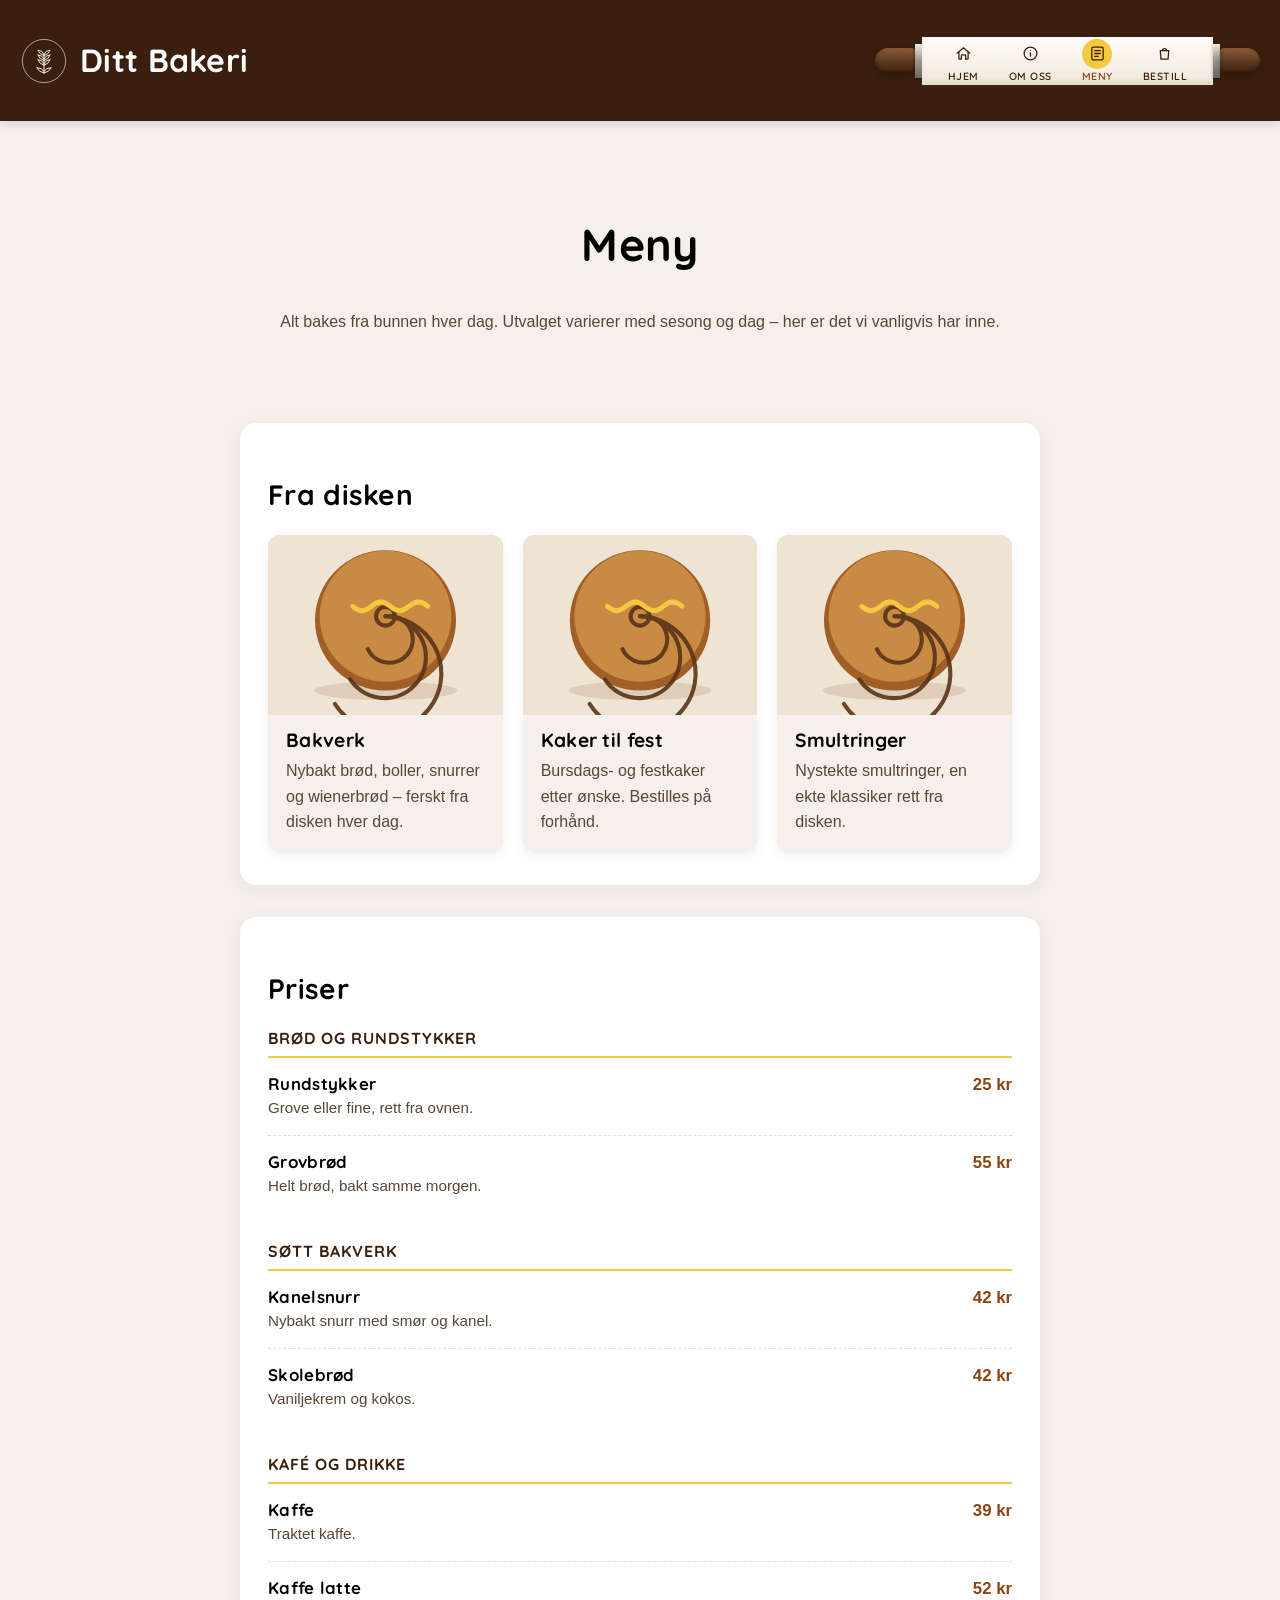
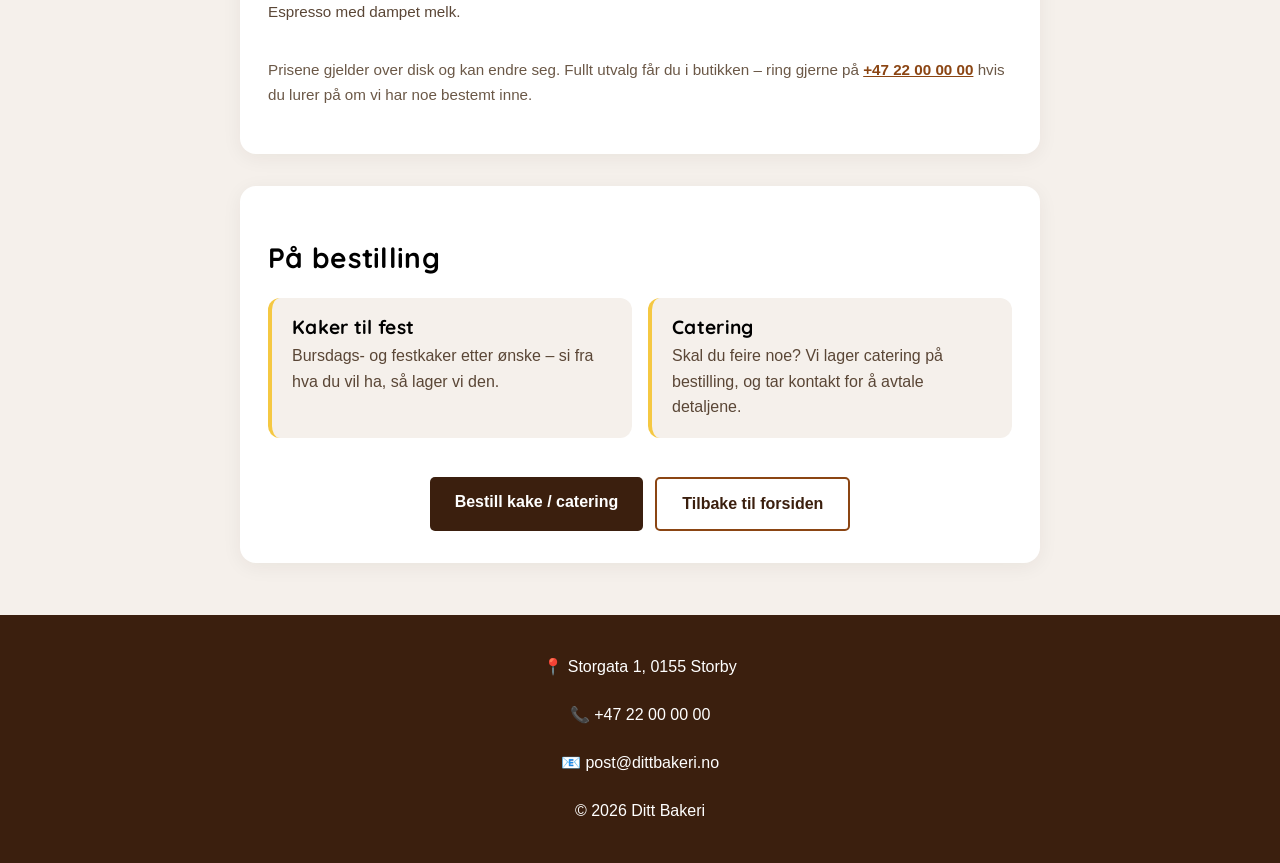
==== commit 972e7384: "Stott {telefon}/{epost}-tokens i config-tekster Prisnotisen pa menysiden hadde et klikkbart telefonn" ====
--- a/Meny.html
+++ b/Meny.html
@@ -149,7 +149,7 @@
         </div>
       </div>
 
-      <p class="meny-note" data-bak="meny.note">Prisene gjelder over disk og kan endre seg. Fullt utvalg får du i butikken.</p>
+      <p class="meny-note" data-bak-rik="meny.note">Prisene gjelder over disk og kan endre seg. Fullt utvalg får du i butikken.</p>
     </section>
 
     <!-- ===== PÅ BESTILLING (config.meny.paaBestilling) ===== -->
